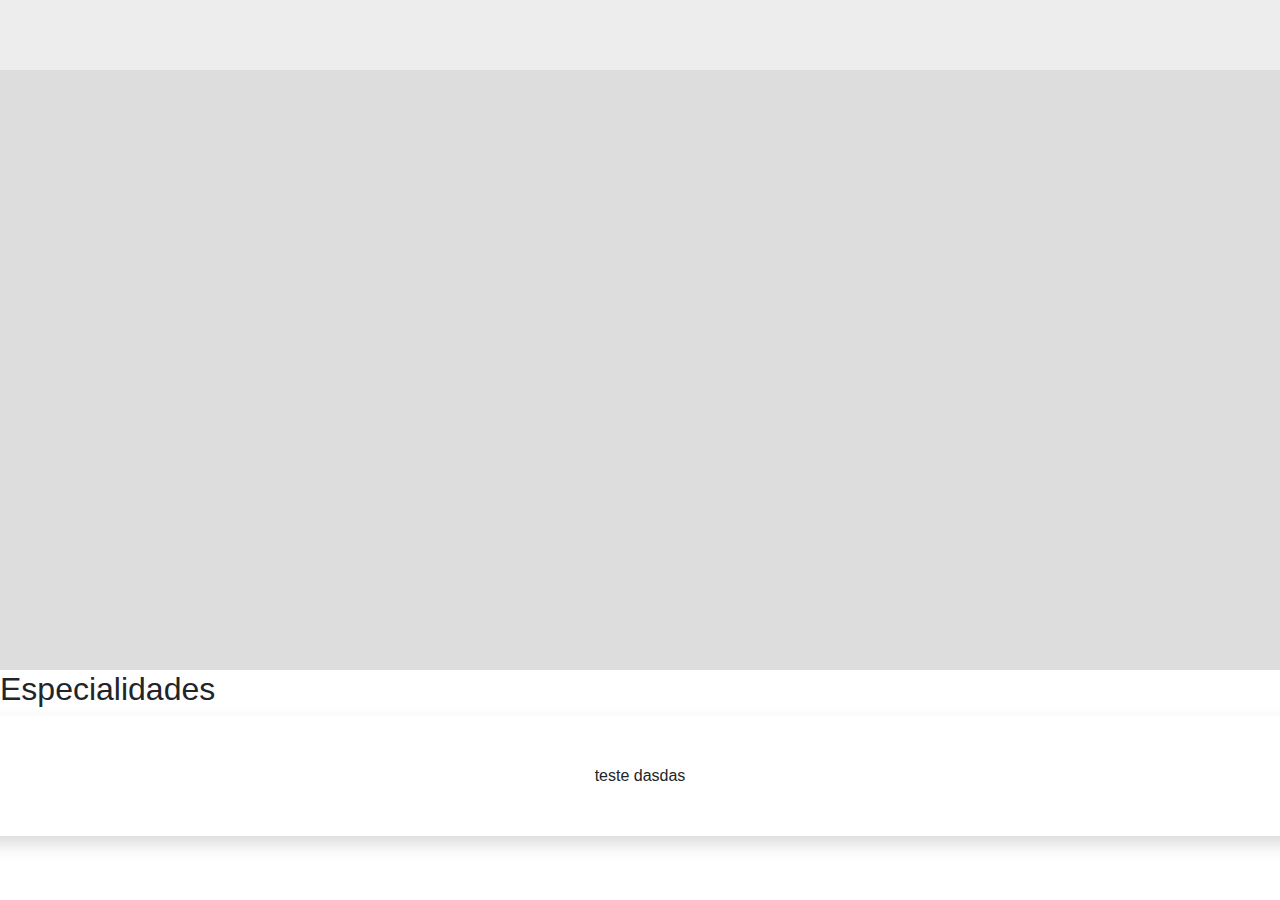
==== cardiotec/index.html @ 359dac69 "[UPDATE]" ====
<!DOCTYPE html>
<html lang="en">
<head>
   <meta charset="UTF-8">
   <meta name="viewport" content="width=device-width, initial-scale=1.0">

   <link rel="stylesheet" href="styles/main.css">
   <link rel="stylesheet" href="styles/home.css">


   <title>Cardiotec</title>  
</head>
<body>

   <div class="nav"></div>

   <div class="header"></div>

   <div class="especialidades">
      <section>

         <h2>Especialidades</h2>

         <div class="row">

            <div class="col p-5 shadow text-center">teste dasdas</div>
         </div>



      </section>
   </div>

   <div class="equipe">
      <section></section>
   </div>

   <div class="convenios">
      <section></section>
   </div>

   <div class="seu-coracao">
      <section></section>
   </div>

   <div class="contato">
      <section></section>
   </div>

   <div class="localizacao">
      <section></section>
   </div> 

   <div class="footer">
      <section></section>
   </div>


</body>
</html>
---- cardiotec/styles/main.css ----
@import url("./bootstrap.min.css")
---- cardiotec/styles/home.css ----
.nav {
   height: 70px;
   background-color: #EDEDED;

}

.header {
   height: 600px;
   background-color: #dddddd;
}
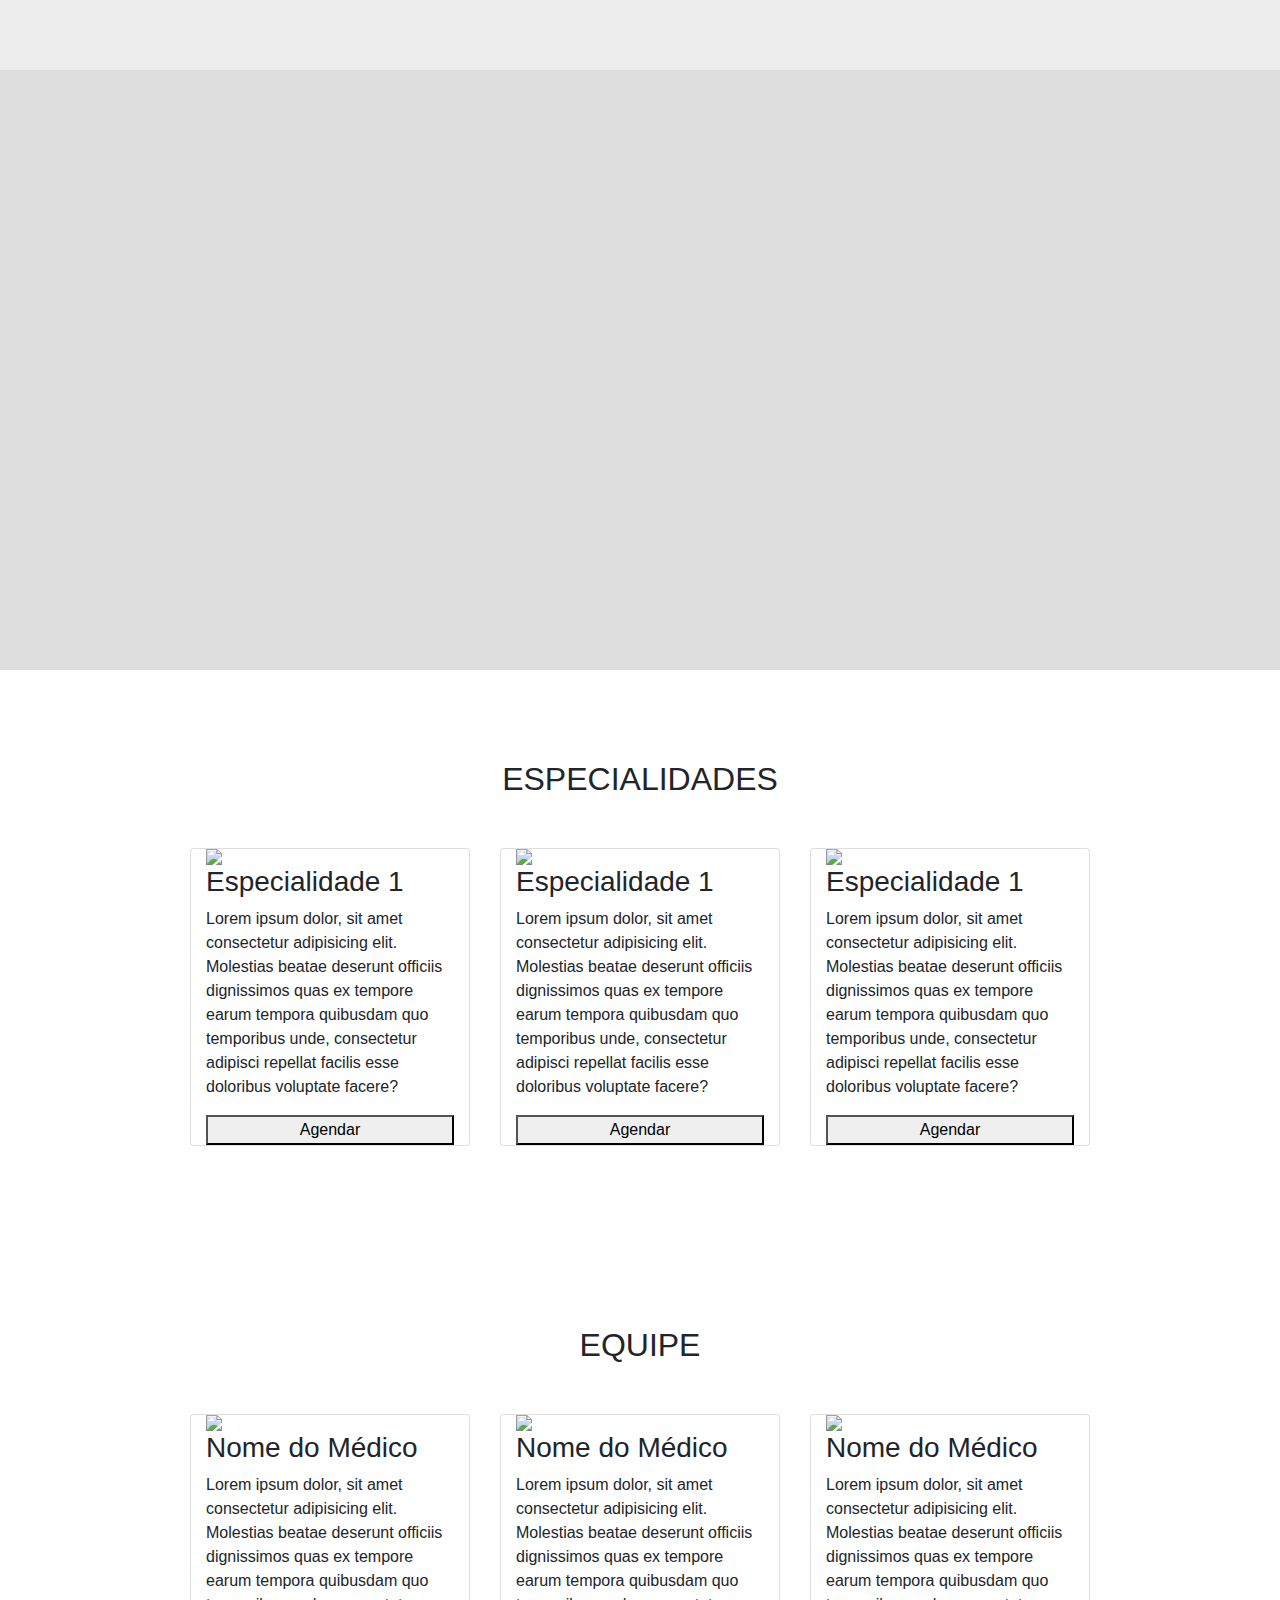
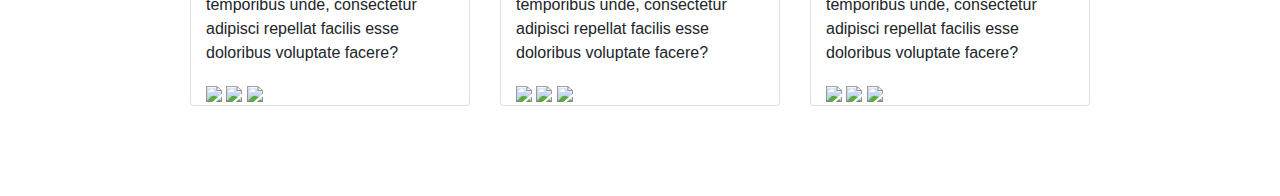
==== commit 347b9b0b: "[ADD] section equipe" ====
--- a/cardiotec/index.html
+++ b/cardiotec/index.html
@@ -16,14 +16,33 @@
 
    <div class="header"></div>
 
-   <div class="especialidades">
+   <div class="especialidades"> 
       <section>
 
          <h2>Especialidades</h2>
 
          <div class="row">
 
-            <div class="col p-5 shadow text-center">teste dasdas</div>
+            <div class="col card">
+                  <img src="https://via.placeholder.com/400x250">
+                  <h3>Especialidade 1</h3>
+                  <p>Lorem ipsum dolor, sit amet consectetur adipisicing elit. Molestias beatae deserunt officiis dignissimos quas ex tempore earum tempora quibusdam quo temporibus unde, consectetur adipisci repellat facilis esse doloribus voluptate facere?</p>
+                  <button >Agendar</button>
+            </div>
+            <div class="col card">
+                  <img src="https://via.placeholder.com/400x250">
+                  <h3>Especialidade 1</h3>
+                  <p>Lorem ipsum dolor, sit amet consectetur adipisicing elit. Molestias beatae deserunt officiis dignissimos quas ex tempore earum tempora quibusdam quo temporibus unde, consectetur adipisci repellat facilis esse doloribus voluptate facere?</p>
+                  <button>Agendar</button>
+            </div>
+            <div class="col card">
+                  <img src="https://via.placeholder.com/400x250">
+                  <h3>Especialidade 1</h3>
+                  <p>Lorem ipsum dolor, sit amet consectetur adipisicing elit. Molestias beatae deserunt officiis dignissimos quas ex tempore earum tempora quibusdam quo temporibus unde, consectetur adipisci repellat facilis esse doloribus voluptate facere?</p>
+                  <button>Agendar</button>
+            </div>
+
+      
          </div>
 
 
@@ -32,7 +51,49 @@
    </div>
 
    <div class="equipe">
-      <section></section>
+      <section>
+
+         <h2>Equipe</h2>
+
+         <div class="row">
+
+            <div class="col card">
+                  <img src="https://via.placeholder.com/400x250">
+                  <h3>Nome do Médico</h3>
+                  <p>Lorem ipsum dolor, sit amet consectetur adipisicing elit. Molestias beatae deserunt officiis dignissimos quas ex tempore earum tempora quibusdam quo temporibus unde, consectetur adipisci repellat facilis esse doloribus voluptate facere?</p>
+                  <div>
+                     <img src="https://via.placeholder.com/30x30">
+                     <img src="https://via.placeholder.com/30x30">
+                     <img src="https://via.placeholder.com/30x30"> 
+                  </div>
+            </div>
+            <div class="col card">
+                  <img src="https://via.placeholder.com/400x250">
+                  <h3>Nome do Médico</h3>
+                  <p>Lorem ipsum dolor, sit amet consectetur adipisicing elit. Molestias beatae deserunt officiis dignissimos quas ex tempore earum tempora quibusdam quo temporibus unde, consectetur adipisci repellat facilis esse doloribus voluptate facere?</p>
+                  <div>
+                     <img src="https://via.placeholder.com/30x30">
+                     <img src="https://via.placeholder.com/30x30">
+                     <img src="https://via.placeholder.com/30x30"> 
+                  </div>
+            </div>
+            <div class="col card">
+                  <img src="https://via.placeholder.com/400x250">
+                  <h3>Nome do Médico</h3>
+                  <p>Lorem ipsum dolor, sit amet consectetur adipisicing elit. Molestias beatae deserunt officiis dignissimos quas ex tempore earum tempora quibusdam quo temporibus unde, consectetur adipisci repellat facilis esse doloribus voluptate facere?</p>
+                  <div>
+                     <img src="https://via.placeholder.com/30x30">
+                     <img src="https://via.placeholder.com/30x30">
+                     <img src="https://via.placeholder.com/30x30"> 
+                  </div>
+            </div>
+
+      
+         </div>
+
+
+
+      </section>
    </div>
 
    <div class="convenios">
--- a/cardiotec/styles/home.css
+++ b/cardiotec/styles/home.css
@@ -1,7 +1,6 @@
 .nav {
    height: 70px;
    background-color: #EDEDED;
-
 }
 
 .header {
@@ -9,3 +8,43 @@
    background-color: #dddddd;
 }
 
+.especialidades {
+   padding: 90px 0;
+}
+
+.especialidades section {
+   width: 900px;
+   margin: 0 auto;
+}
+
+.especialidades section h2 {
+   text-align: center;
+   margin-bottom: 50px;
+   text-transform: uppercase;
+}
+
+.especialidades section .card {
+   margin: 0 15px;
+}
+
+/*  */
+.equipe {
+   padding: 90px 0;
+}
+
+.equipe section {
+   width: 900px;
+   margin: 0 auto;
+}
+
+.equipe section h2 {
+   text-align: center;
+   margin-bottom: 50px;
+   text-transform: uppercase;
+}
+
+.equipe section .card {
+   margin: 0 15px;
+}
+
+
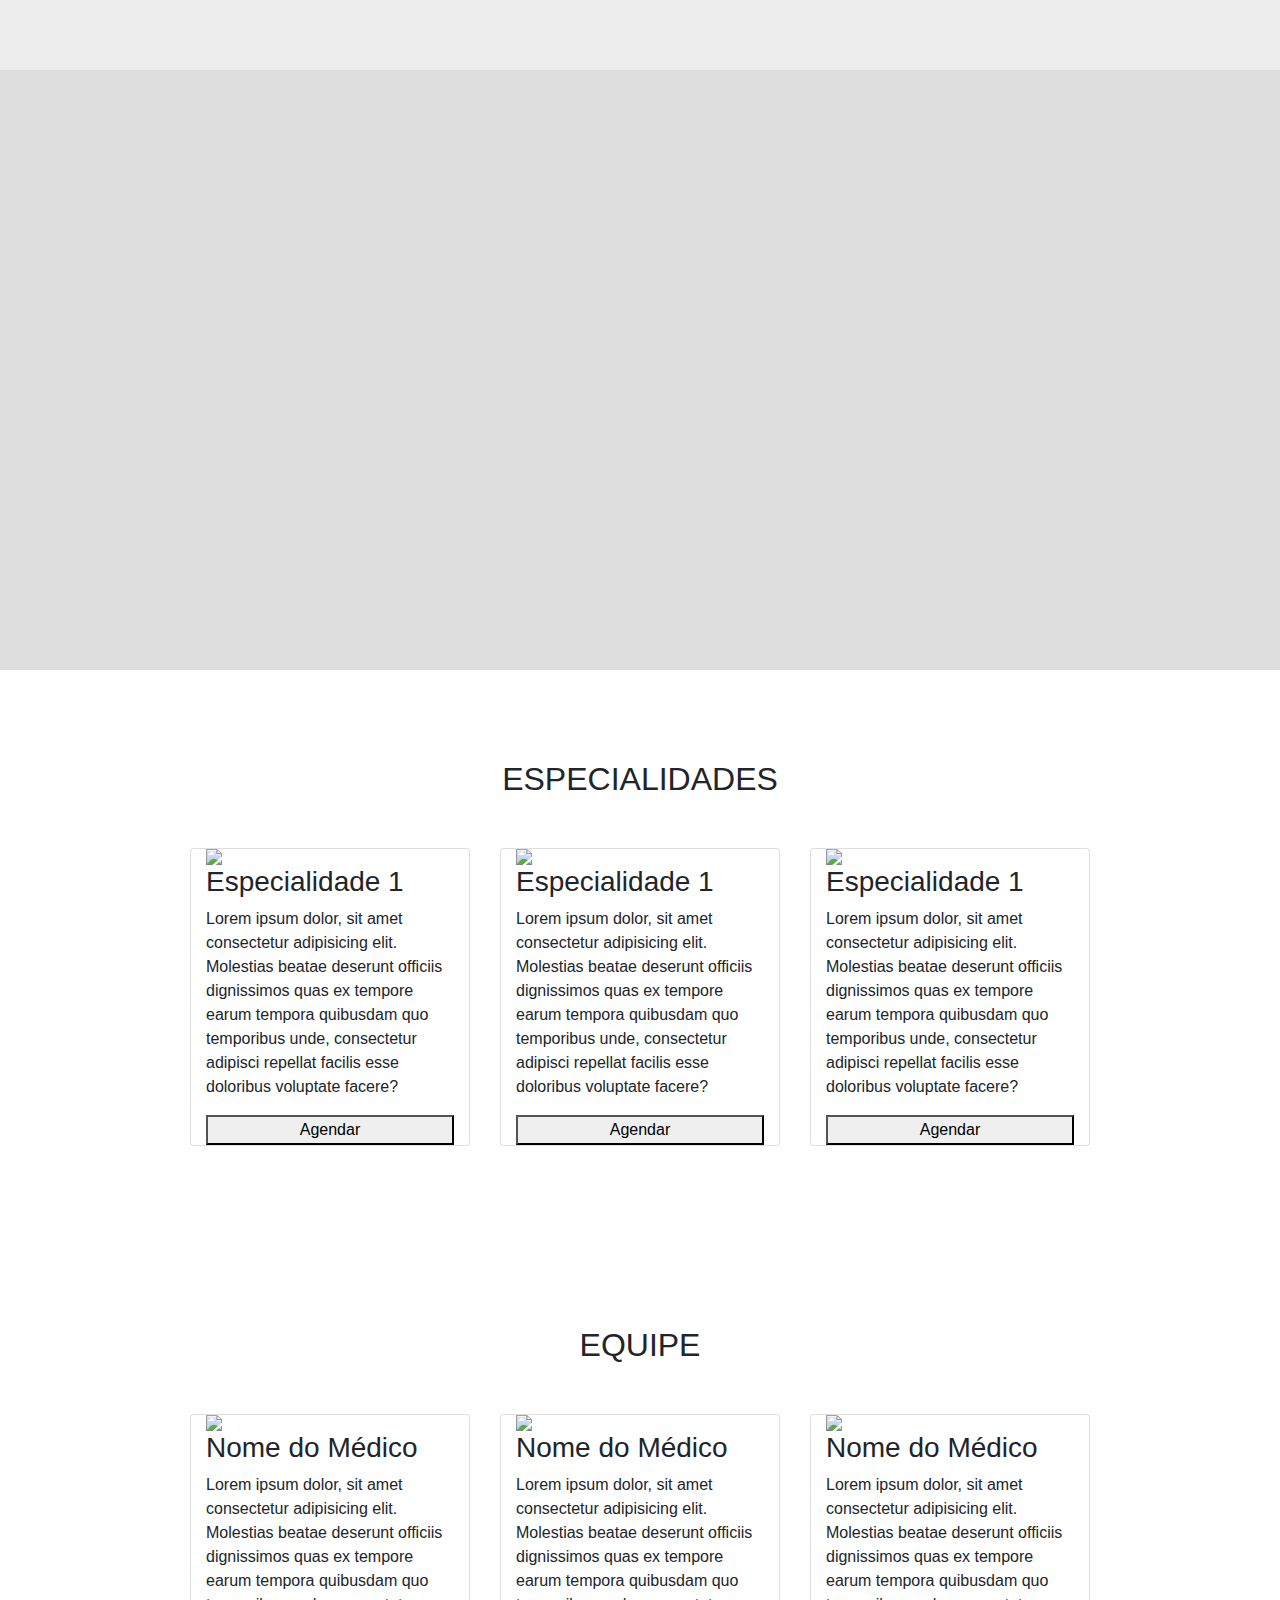
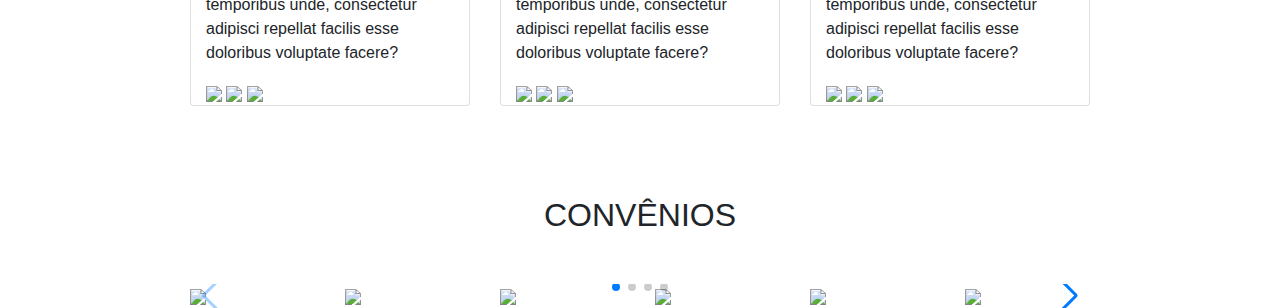
==== commit 477254b8: "convênios" ====
--- a/cardiotec/index.html
+++ b/cardiotec/index.html
@@ -6,6 +6,7 @@
 
    <link rel="stylesheet" href="styles/main.css">
    <link rel="stylesheet" href="styles/home.css">
+   <link rel="stylesheet" href="styles/swiper-bundle.min.css">
 
 
    <title>Cardiotec</title>  
@@ -97,7 +98,58 @@
    </div>
 
    <div class="convenios">
-      <section></section>
+      <section>
+
+         <h2>Convênios</h2>
+
+
+
+         <div class="swiper-container">
+
+            <div class="swiper-wrapper">
+               <div class="swiper-slide">
+                  <img src="https://via.placeholder.com/200x200">
+               </div>
+               <div class="swiper-slide">
+                  <img src="https://via.placeholder.com/200x200">
+               </div>
+               <div class="swiper-slide">
+                  <img src="https://via.placeholder.com/200x200">
+               </div>
+               <div class="swiper-slide">
+                  <img src="https://via.placeholder.com/200x200">
+               </div>
+               <div class="swiper-slide">
+                  <img src="https://via.placeholder.com/200x200">
+               </div>
+               <div class="swiper-slide">
+                  <img src="https://via.placeholder.com/200x200">
+               </div>
+               <div class="swiper-slide">
+                  <img src="https://via.placeholder.com/200x200">
+               </div>
+               <div class="swiper-slide">
+                  <img src="https://via.placeholder.com/200x200">
+               </div>
+               <div class="swiper-slide">
+                  <img src="https://via.placeholder.com/200x200">
+               </div>
+            </div>
+
+              <!-- Add Arrows -->
+            <div class="swiper-button-next"></div>
+            <div class="swiper-button-prev"></div>
+            <div class="swiper-pagination"></div>
+
+         </div>
+
+
+       
+
+
+
+
+      </section>
    </div>
 
    <div class="seu-coracao">
@@ -117,5 +169,11 @@
    </div>
 
 
+
+
+
+<script src="./js/swiper-bundle.min.js"></script>
+<script src="./js/home.js"></script>
+
 </body>
 </html>--- a/cardiotec/styles/home.css
+++ b/cardiotec/styles/home.css
@@ -46,5 +46,16 @@
 .equipe section .card {
    margin: 0 15px;
 }
+/*  */
 
 
+.convenios section {
+   max-width: 900px;
+   margin: 0 auto;
+}
+
+.convenios section h2 {
+   text-align: center;
+   margin-bottom: 50px;
+   text-transform: uppercase;
+}
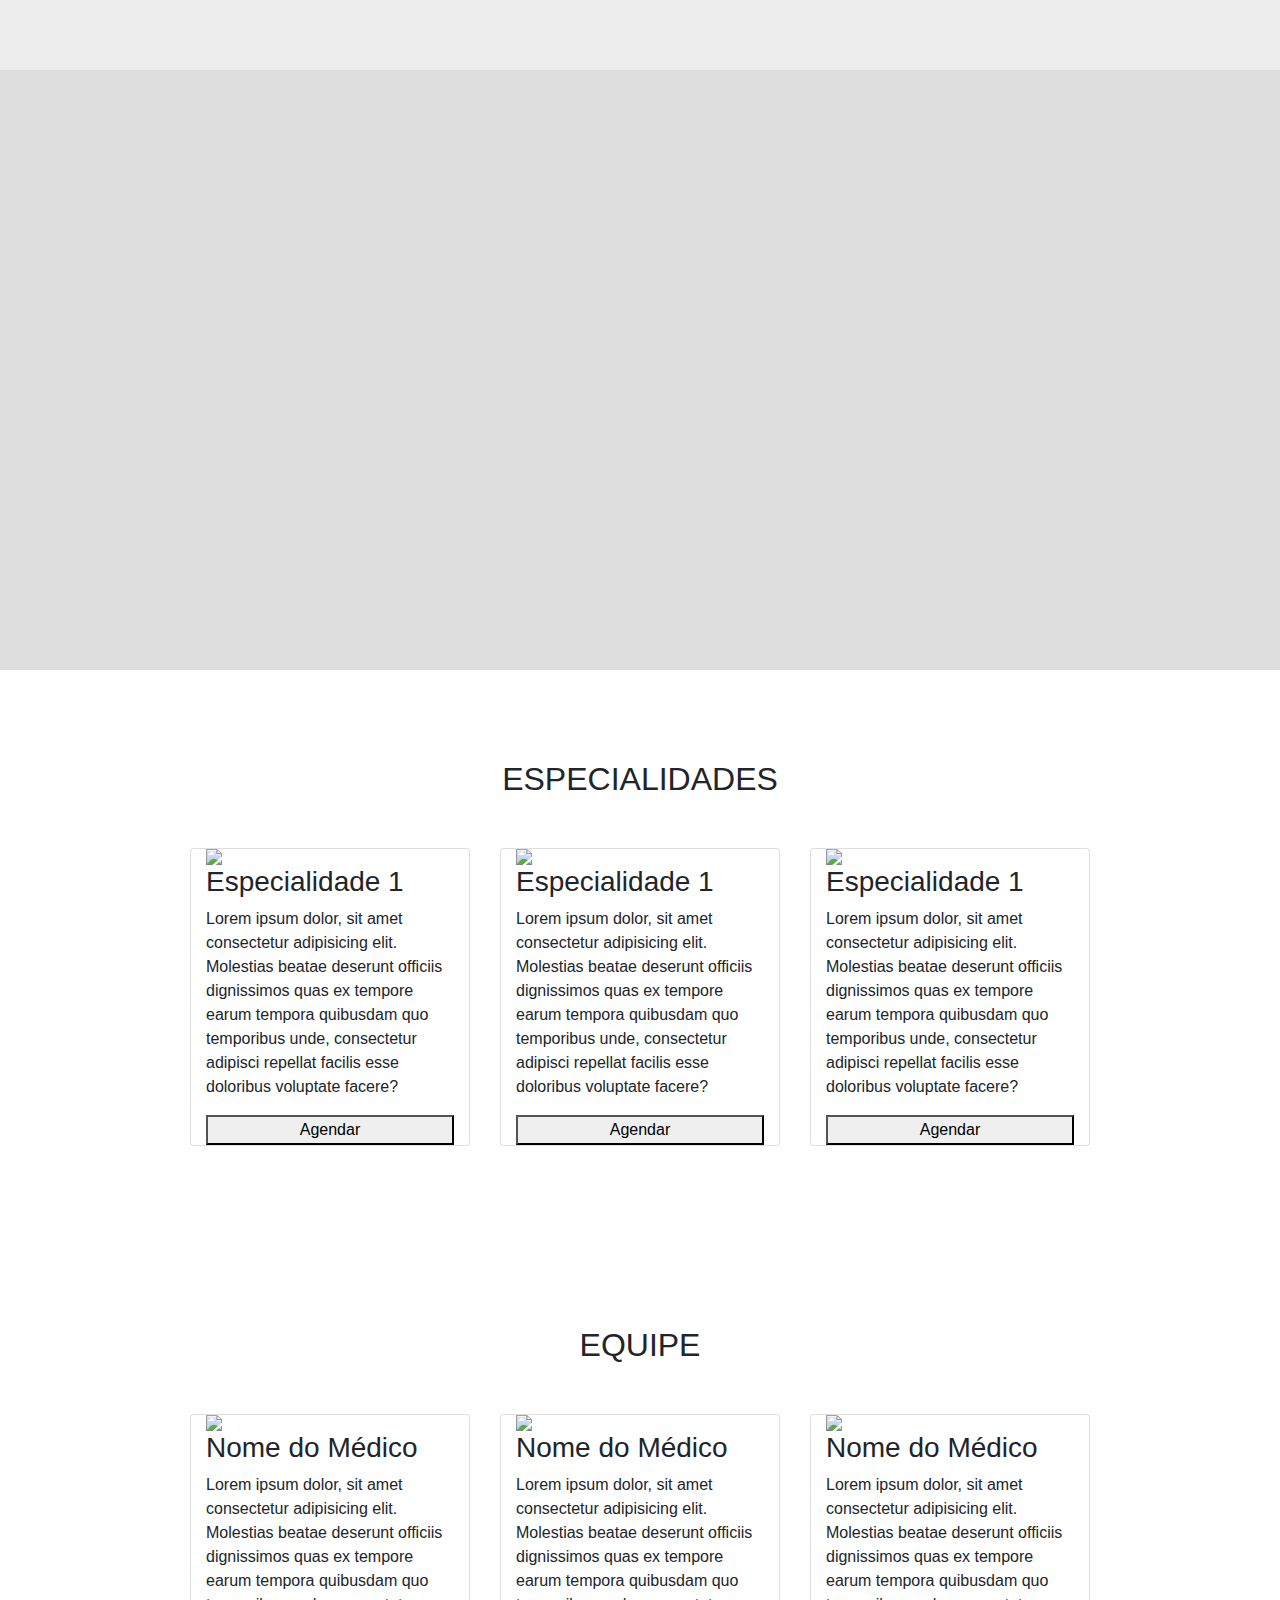
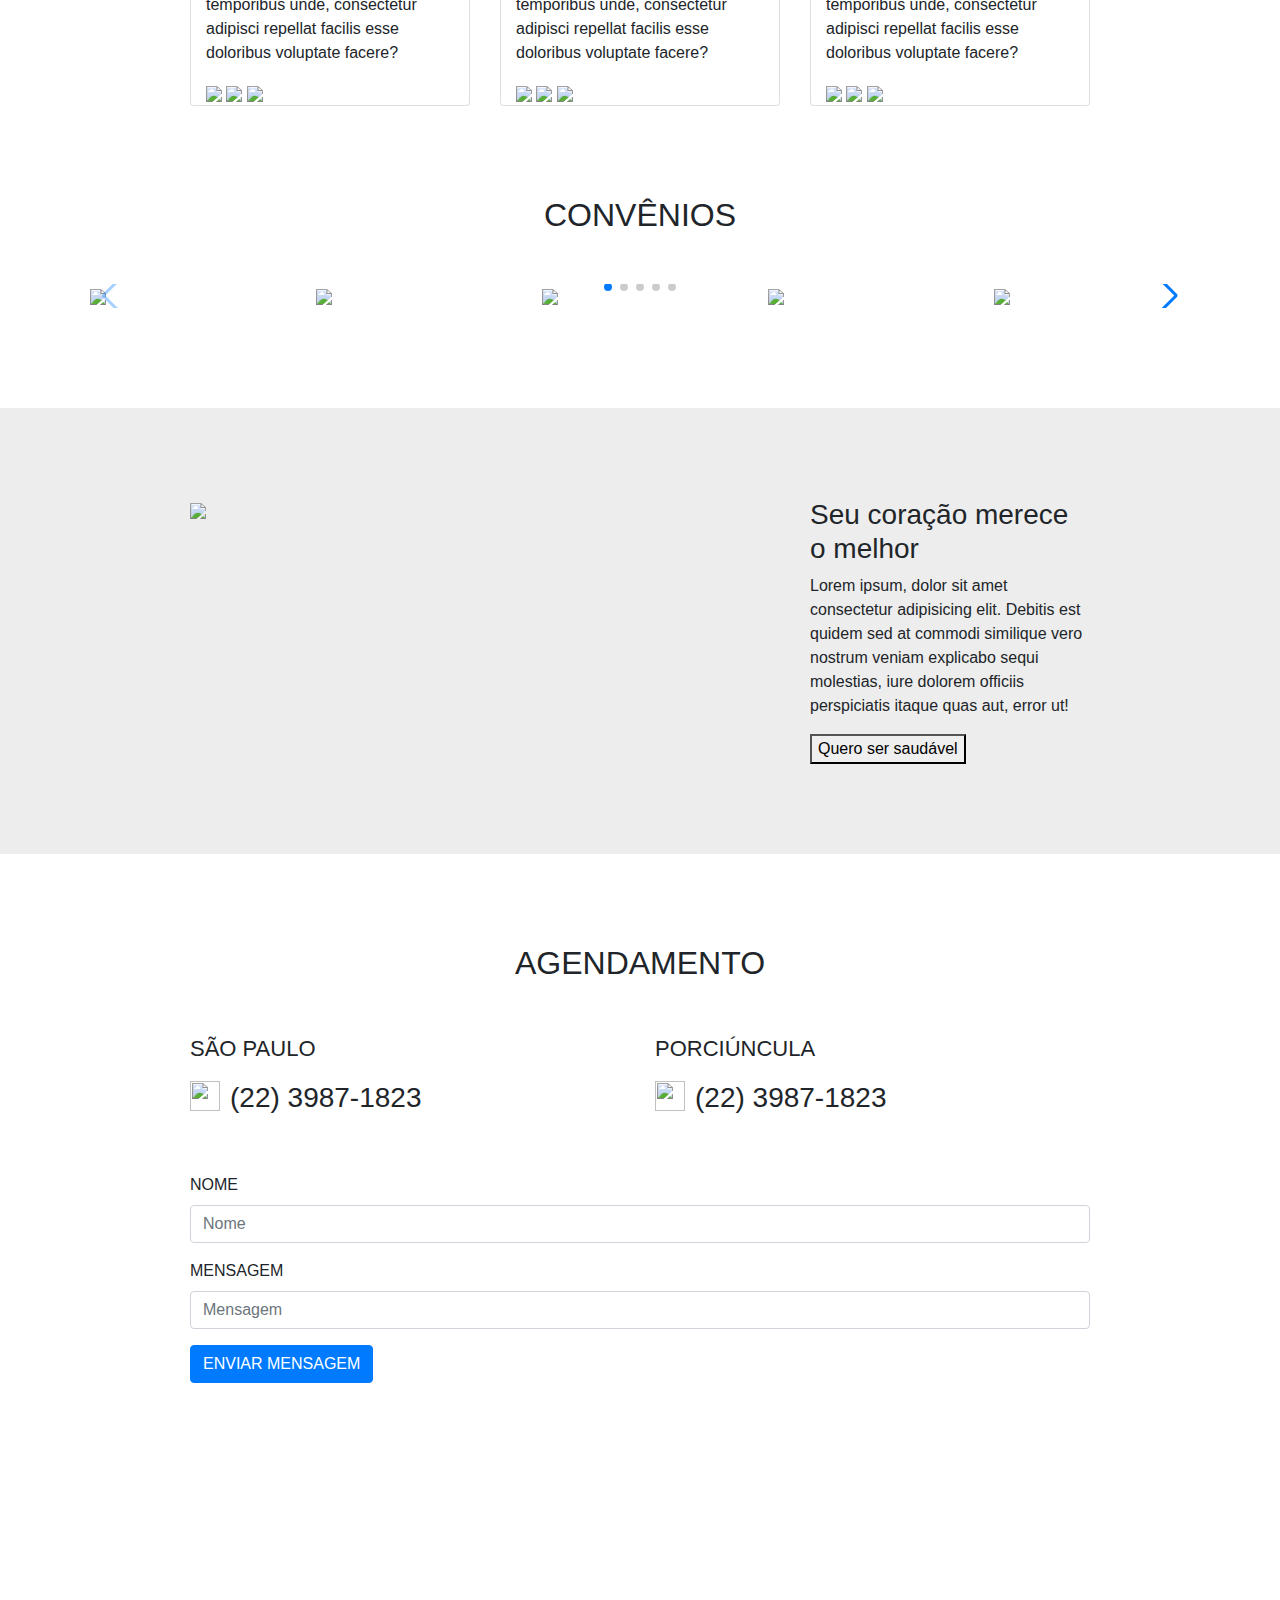
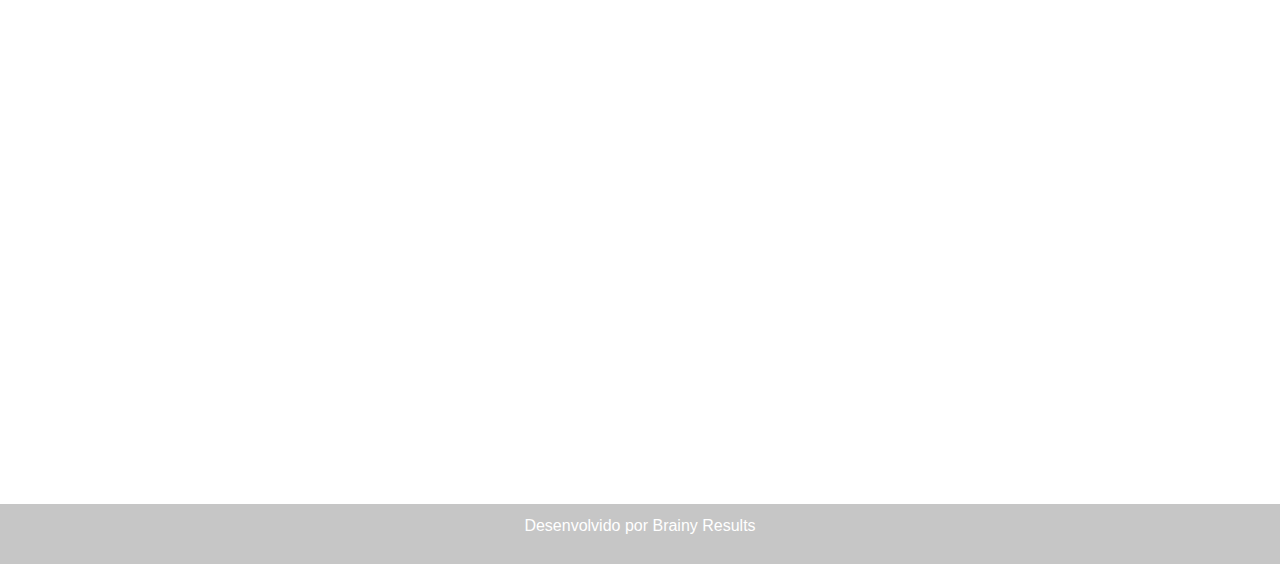
==== commit b800f2af: "[Update] Home - last section" ====
--- a/cardiotec/index.html
+++ b/cardiotec/index.html
@@ -153,22 +153,83 @@
    </div>
 
    <div class="seu-coracao">
-      <section></section>
+      <section>
+            <div class="row">
+
+               <div class="col-8">
+                  <img class="img-fluid" src="https://via.placeholder.com/800x550">
+               </div>         
+               <div class="col-4">
+                  <h3>Seu coração merece o melhor</h3>
+                  <p>Lorem ipsum, dolor sit amet consectetur adipisicing elit. Debitis est quidem sed at commodi similique vero nostrum veniam explicabo sequi molestias, iure dolorem officiis perspiciatis itaque quas aut, error ut!</p>
+                  
+                  <button>Quero ser saudável</button>
+               </div>         
+            </div>
+      </section>
    </div>
 
    <div class="contato">
-      <section></section>
+      <section>
+
+         <h2 class="text-center">AGENDAMENTO</h2>
+
+         <div class="row">
+            <div class="col">
+               <p>SÃO PAULO</p>
+               <span>
+                  <img src="https://via.placeholder.com/30x30">
+                  <h3>(22) 3987-1823</h3>
+               </span>
+            </div>
+            <div class="col">
+               <p>PORCIÚNCULA</p>
+               <span>
+                  <img src="https://via.placeholder.com/30x30">
+                  <h3>(22) 3987-1823</h3>
+               </span>
+            </div>
+         </div>
+
+
+         <form>
+
+            <div class="form-group">
+              <label for="nome">NOME</label>
+              <input type="text" class="form-control" id="nome" aria-describedby="emailHelp" placeholder="Nome">
+            </div>
+
+
+            <div class="form-group">
+              <label for="mensagem">MENSAGEM</label>
+              <input type="text" class="form-control" id="mensagem" placeholder="Mensagem">
+            </div>
+
+
+        
+
+
+            <button type="submit" class="btn btn-primary">ENVIAR MENSAGEM</button>
+          </form>
+
+
+      </section>
    </div>
 
    <div class="localizacao">
-      <section></section>
+      <section >
+         <div  style="overflow:hidden;width: 1920px;position: relative;"><iframe width="1100" height="600" src="https://maps.google.com/maps?width=1520&amp;height=600&amp;hl=en&amp;q=Porci%C3%BAncula+(T%C3%ADtulo)&amp;ie=UTF8&amp;t=&amp;z=17&amp;iwloc=B&amp;output=embed" frameborder="0" scrolling="no" marginheight="0" marginwidth="0"></iframe><div style="position: absolute;width: 80%;bottom: 10px;left: 0;right: 0;margin-left: auto;margin-right: auto;color: #000;text-align: center;"></div><style>#gmap_canvas img{max-width:none!important;background:none!important}</style></div><br />
+      </section>
    </div> 
 
    <div class="footer">
-      <section></section>
-   </div>
-
-
+      <section>
+
+         <p class="text-center">
+            Desenvolvido por Brainy Results
+         </p>
+      </section>
+   </div>
 
 
 
--- a/cardiotec/styles/home.css
+++ b/cardiotec/styles/home.css
@@ -48,9 +48,11 @@
 }
 /*  */
 
-
+.convenios {
+   margin-bottom: 100px;
+}
 .convenios section {
-   max-width: 900px;
+   max-width: 1100px;
    margin: 0 auto;
 }
 
@@ -59,3 +61,70 @@
    margin-bottom: 50px;
    text-transform: uppercase;
 }
+
+.seu-coracao {
+   background-color: #EDEDED;
+   padding: 90px 0;
+}
+.seu-coracao section {
+   max-width: 900px;
+   margin: 0 auto;
+}
+
+
+.contato {
+   padding: 90px 0;
+}
+
+
+.contato section {
+   max-width: 900px;
+   margin: 0 auto;
+}
+
+.contato section h2 {
+   margin-bottom: 50px;
+
+}
+
+.contato section span {
+   display: flex;
+}
+
+.contato section p {
+   font-size: 22px;
+}
+
+.contato section span img {
+   height: 30px;
+   width: 30px;
+   margin-right: 10px;
+}
+
+.contato form {
+   margin-top: 50px;
+}
+
+.localizacao section {
+   margin: 0 auto;
+}
+
+.localizacao {
+   padding: 0;
+}
+
+.footer {
+   background-color: #C6C6C6;
+   padding: 0;
+   height: 60px;
+
+   display: flex;
+   align-items: center;
+   justify-content: center;
+}
+
+.footer p {
+   color: white;
+
+}
+
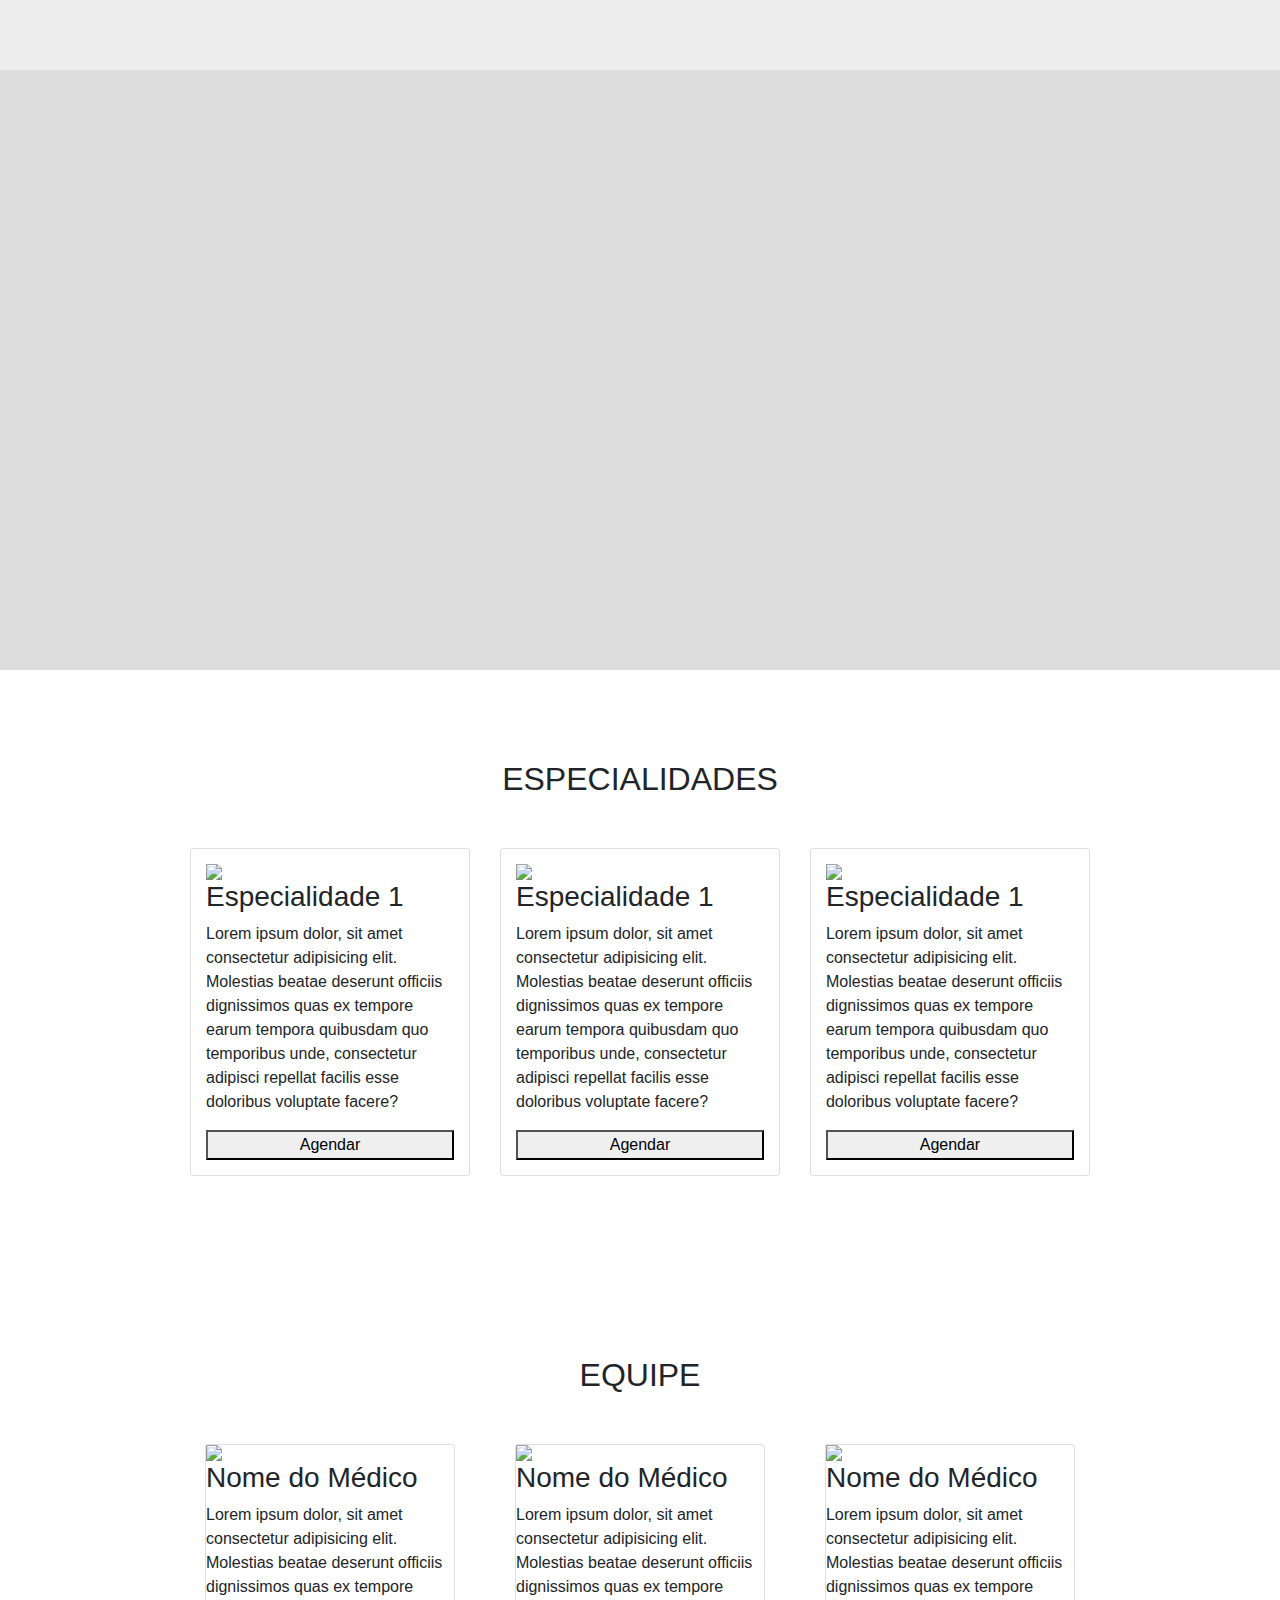
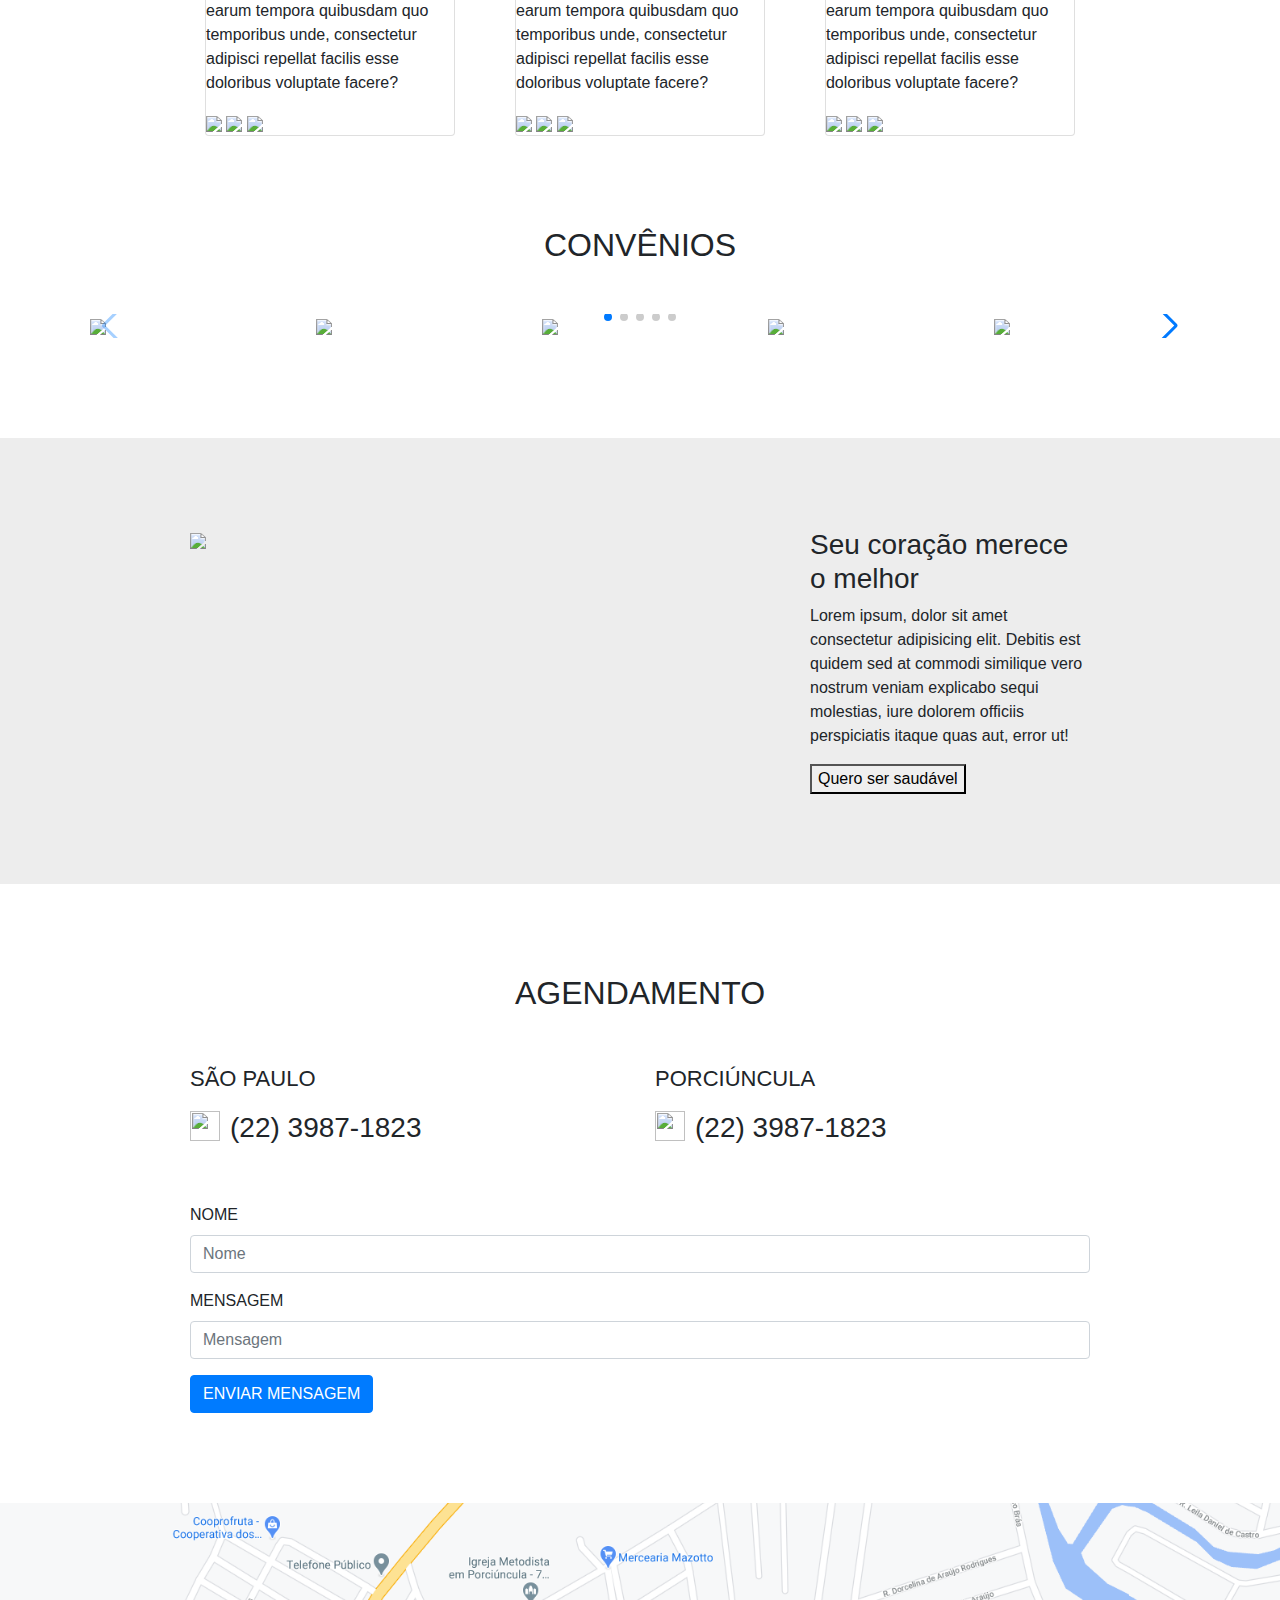
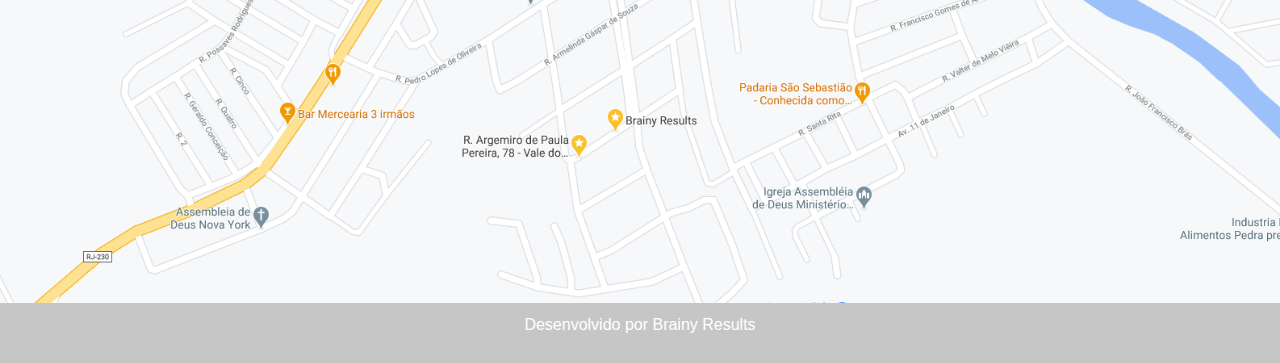
==== commit 5f3dd6fd: "[Update] Responsive layout" ====
--- a/cardiotec/index.html
+++ b/cardiotec/index.html
@@ -3,19 +3,19 @@
 <head>
    <meta charset="UTF-8">
    <meta name="viewport" content="width=device-width, initial-scale=1.0">
-
    <link rel="stylesheet" href="styles/main.css">
    <link rel="stylesheet" href="styles/home.css">
    <link rel="stylesheet" href="styles/swiper-bundle.min.css">
-
-
    <title>Cardiotec</title>  
 </head>
+
 <body>
 
    <div class="nav"></div>
 
-   <div class="header"></div>
+   <div class="header">
+      <section></section>
+   </div>
 
    <div class="especialidades"> 
       <section>
@@ -24,23 +24,29 @@
 
          <div class="row">
 
-            <div class="col card">
+            <div class="col-12 col-sm-6 col-md-4">
+                  <div class="card">
                   <img src="https://via.placeholder.com/400x250">
                   <h3>Especialidade 1</h3>
                   <p>Lorem ipsum dolor, sit amet consectetur adipisicing elit. Molestias beatae deserunt officiis dignissimos quas ex tempore earum tempora quibusdam quo temporibus unde, consectetur adipisci repellat facilis esse doloribus voluptate facere?</p>
                   <button >Agendar</button>
-            </div>
-            <div class="col card">
+               </div>
+            </div>
+            <div class="col-12 col-sm-6 col-md-4">
+                  <div class="card">
                   <img src="https://via.placeholder.com/400x250">
                   <h3>Especialidade 1</h3>
                   <p>Lorem ipsum dolor, sit amet consectetur adipisicing elit. Molestias beatae deserunt officiis dignissimos quas ex tempore earum tempora quibusdam quo temporibus unde, consectetur adipisci repellat facilis esse doloribus voluptate facere?</p>
-                  <button>Agendar</button>
-            </div>
-            <div class="col card">
+                  <button >Agendar</button>
+               </div>
+            </div>
+            <div class="col-12 col-sm-6 col-md-4">
+                  <div class="card">
                   <img src="https://via.placeholder.com/400x250">
                   <h3>Especialidade 1</h3>
                   <p>Lorem ipsum dolor, sit amet consectetur adipisicing elit. Molestias beatae deserunt officiis dignissimos quas ex tempore earum tempora quibusdam quo temporibus unde, consectetur adipisci repellat facilis esse doloribus voluptate facere?</p>
-                  <button>Agendar</button>
+                  <button >Agendar</button>
+               </div>
             </div>
 
       
@@ -58,36 +64,49 @@
 
          <div class="row">
 
-            <div class="col card">
-                  <img src="https://via.placeholder.com/400x250">
-                  <h3>Nome do Médico</h3>
-                  <p>Lorem ipsum dolor, sit amet consectetur adipisicing elit. Molestias beatae deserunt officiis dignissimos quas ex tempore earum tempora quibusdam quo temporibus unde, consectetur adipisci repellat facilis esse doloribus voluptate facere?</p>
-                  <div>
-                     <img src="https://via.placeholder.com/30x30">
-                     <img src="https://via.placeholder.com/30x30">
-                     <img src="https://via.placeholder.com/30x30"> 
+            <div class="col-12 col-sm-6 col-md-4">
+                  <div class="card">
+
+                     <img src="https://via.placeholder.com/400x250">
+                     <h3>Nome do Médico</h3>
+                     <p>Lorem ipsum dolor, sit amet consectetur adipisicing elit. Molestias beatae deserunt officiis dignissimos quas ex tempore earum tempora quibusdam quo temporibus unde, consectetur adipisci repellat facilis esse doloribus voluptate facere?</p>
+                     <div>
+                        <img src="https://via.placeholder.com/30x30">
+                        <img src="https://via.placeholder.com/30x30">
+                        <img src="https://via.placeholder.com/30x30"> 
+                     </div>
                   </div>
             </div>
-            <div class="col card">
-                  <img src="https://via.placeholder.com/400x250">
-                  <h3>Nome do Médico</h3>
-                  <p>Lorem ipsum dolor, sit amet consectetur adipisicing elit. Molestias beatae deserunt officiis dignissimos quas ex tempore earum tempora quibusdam quo temporibus unde, consectetur adipisci repellat facilis esse doloribus voluptate facere?</p>
-                  <div>
-                     <img src="https://via.placeholder.com/30x30">
-                     <img src="https://via.placeholder.com/30x30">
-                     <img src="https://via.placeholder.com/30x30"> 
+     
+            <div class="col-12 col-sm-6 col-md-4">
+                  <div class="card">
+
+                     <img src="https://via.placeholder.com/400x250">
+                     <h3>Nome do Médico</h3>
+                     <p>Lorem ipsum dolor, sit amet consectetur adipisicing elit. Molestias beatae deserunt officiis dignissimos quas ex tempore earum tempora quibusdam quo temporibus unde, consectetur adipisci repellat facilis esse doloribus voluptate facere?</p>
+                     <div>
+                        <img src="https://via.placeholder.com/30x30">
+                        <img src="https://via.placeholder.com/30x30">
+                        <img src="https://via.placeholder.com/30x30"> 
+                     </div>
                   </div>
             </div>
-            <div class="col card">
-                  <img src="https://via.placeholder.com/400x250">
-                  <h3>Nome do Médico</h3>
-                  <p>Lorem ipsum dolor, sit amet consectetur adipisicing elit. Molestias beatae deserunt officiis dignissimos quas ex tempore earum tempora quibusdam quo temporibus unde, consectetur adipisci repellat facilis esse doloribus voluptate facere?</p>
-                  <div>
-                     <img src="https://via.placeholder.com/30x30">
-                     <img src="https://via.placeholder.com/30x30">
-                     <img src="https://via.placeholder.com/30x30"> 
+     
+            <div class="col-12 col-sm-6 col-md-4">
+                  <div class="card">
+
+                     <img src="https://via.placeholder.com/400x250">
+                     <h3>Nome do Médico</h3>
+                     <p>Lorem ipsum dolor, sit amet consectetur adipisicing elit. Molestias beatae deserunt officiis dignissimos quas ex tempore earum tempora quibusdam quo temporibus unde, consectetur adipisci repellat facilis esse doloribus voluptate facere?</p>
+                     <div>
+                        <img src="https://via.placeholder.com/30x30">
+                        <img src="https://via.placeholder.com/30x30">
+                        <img src="https://via.placeholder.com/30x30"> 
+                     </div>
                   </div>
             </div>
+     
+     
 
       
          </div>
@@ -103,37 +122,37 @@
          <h2>Convênios</h2>
 
 
-
          <div class="swiper-container">
 
             <div class="swiper-wrapper">
                <div class="swiper-slide">
-                  <img src="https://via.placeholder.com/200x200">
-               </div>
-               <div class="swiper-slide">
-                  <img src="https://via.placeholder.com/200x200">
-               </div>
-               <div class="swiper-slide">
-                  <img src="https://via.placeholder.com/200x200">
-               </div>
-               <div class="swiper-slide">
-                  <img src="https://via.placeholder.com/200x200">
-               </div>
-               <div class="swiper-slide">
-                  <img src="https://via.placeholder.com/200x200">
-               </div>
-               <div class="swiper-slide">
-                  <img src="https://via.placeholder.com/200x200">
-               </div>
-               <div class="swiper-slide">
-                  <img src="https://via.placeholder.com/200x200">
-               </div>
-               <div class="swiper-slide">
-                  <img src="https://via.placeholder.com/200x200">
-               </div>
-               <div class="swiper-slide">
-                  <img src="https://via.placeholder.com/200x200">
-               </div>
+                  <img class="img-fluid" src="https://via.placeholder.com/200x200">
+               </div>
+               <div class="swiper-slide">
+                  <img class="img-fluid" src="https://via.placeholder.com/200x200">
+               </div>
+               <div class="swiper-slide">
+                  <img class="img-fluid" src="https://via.placeholder.com/200x200">
+               </div>
+               <div class="swiper-slide">
+                  <img class="img-fluid" src="https://via.placeholder.com/200x200">
+               </div>
+               <div class="swiper-slide">
+                  <img class="img-fluid" src="https://via.placeholder.com/200x200">
+               </div>
+               <div class="swiper-slide">
+                  <img class="img-fluid" src="https://via.placeholder.com/200x200">
+               </div>
+               <div class="swiper-slide">
+                  <img class="img-fluid" src="https://via.placeholder.com/200x200">
+               </div>
+               <div class="swiper-slide">
+                  <img class="img-fluid" src="https://via.placeholder.com/200x200">
+               </div>
+               <div class="swiper-slide">
+                  <img class="img-fluid" src="https://via.placeholder.com/200x200">
+               </div>
+             
             </div>
 
               <!-- Add Arrows -->
@@ -141,13 +160,7 @@
             <div class="swiper-button-prev"></div>
             <div class="swiper-pagination"></div>
 
-         </div>
-
-
-       
-
-
-
+         </div>  
 
       </section>
    </div>
@@ -203,10 +216,7 @@
             <div class="form-group">
               <label for="mensagem">MENSAGEM</label>
               <input type="text" class="form-control" id="mensagem" placeholder="Mensagem">
-            </div>
-
-
-        
+            </div>        
 
 
             <button type="submit" class="btn btn-primary">ENVIAR MENSAGEM</button>
@@ -216,11 +226,7 @@
       </section>
    </div>
 
-   <div class="localizacao">
-      <section >
-         <div  style="overflow:hidden;width: 1920px;position: relative;"><iframe width="1100" height="600" src="https://maps.google.com/maps?width=1520&amp;height=600&amp;hl=en&amp;q=Porci%C3%BAncula+(T%C3%ADtulo)&amp;ie=UTF8&amp;t=&amp;z=17&amp;iwloc=B&amp;output=embed" frameborder="0" scrolling="no" marginheight="0" marginwidth="0"></iframe><div style="position: absolute;width: 80%;bottom: 10px;left: 0;right: 0;margin-left: auto;margin-right: auto;color: #000;text-align: center;"></div><style>#gmap_canvas img{max-width:none!important;background:none!important}</style></div><br />
-      </section>
-   </div> 
+   <div class="localizacao"></div> 
 
    <div class="footer">
       <section>
--- a/cardiotec/styles/home.css
+++ b/cardiotec/styles/home.css
@@ -6,6 +6,7 @@
 .header {
    height: 600px;
    background-color: #dddddd;
+
 }
 
 .especialidades {
@@ -13,7 +14,7 @@
 }
 
 .especialidades section {
-   width: 900px;
+   max-width: 900px;
    margin: 0 auto;
 }
 
@@ -24,16 +25,18 @@
 }
 
 .especialidades section .card {
-   margin: 0 15px;
+
+   padding: 15px;
 }
 
-/*  */
+/* */
+
 .equipe {
    padding: 90px 0;
 }
 
 .equipe section {
-   width: 900px;
+   max-width: 900px;
    margin: 0 auto;
 }
 
@@ -105,12 +108,11 @@
    margin-top: 50px;
 }
 
-.localizacao section {
-   margin: 0 auto;
-}
-
 .localizacao {
-   padding: 0;
+   height: 400px;
+   background-image: url('../images/bg_map.png');
+   background-position: center center;
+   background-size: cover;
 }
 
 .footer {
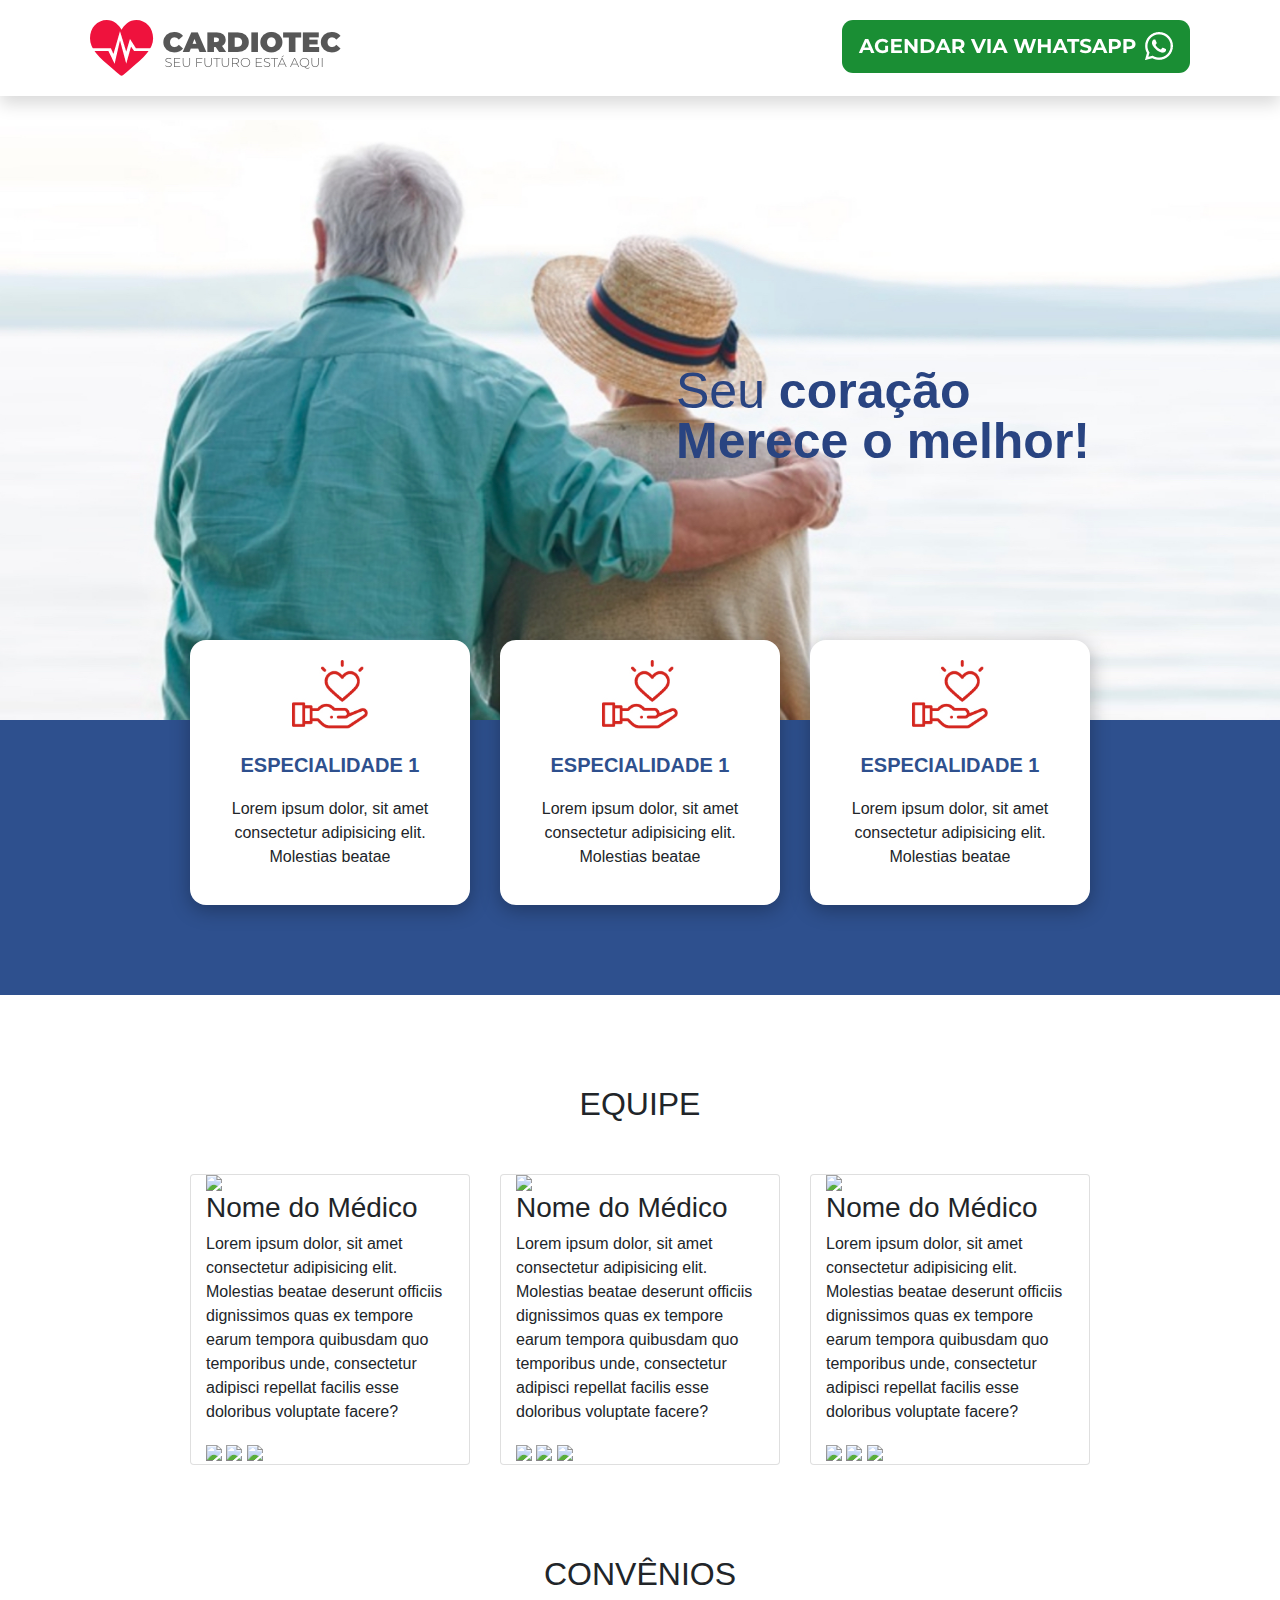
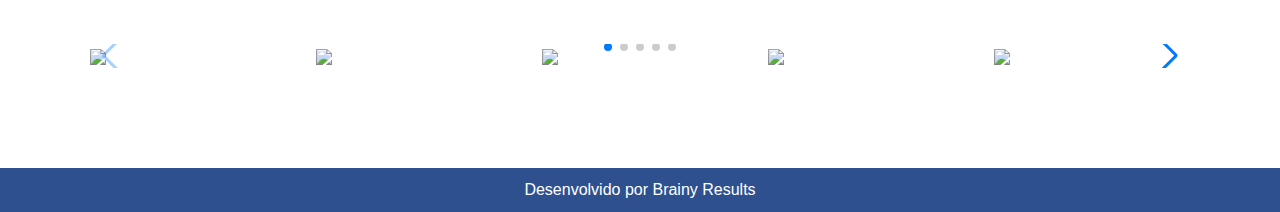
==== commit 9d9171b7: "update: layout" ====
--- a/cardiotec/index.html
+++ b/cardiotec/index.html
@@ -3,51 +3,85 @@
 <head>
    <meta charset="UTF-8">
    <meta name="viewport" content="width=device-width, initial-scale=1.0">
+
    <link rel="stylesheet" href="styles/main.css">
    <link rel="stylesheet" href="styles/home.css">
    <link rel="stylesheet" href="styles/swiper-bundle.min.css">
+
+
    <title>Cardiotec</title>  
 </head>
-
 <body>
 
-   <div class="nav"></div>
-
-   <div class="header">
-      <section></section>
+
+
+   <div class="menu shadow">
+      <section>
+
+         <img src="./images/logo.png" alt="Logotipo">
+         <img src="./images/whatsapp.png" alt="Whatsapp">
+
+      </section> 
+
+
+   </div>
+
+   <div class="header mt-4">
+   <section>
+   <h1>
+      Seu <strong>coração<br>Merece o melhor!</strong>
+   </h1>
+
+   </div>
+    
+      </section>
+
    </div>
 
    <div class="especialidades"> 
       <section>
-
-         <h2>Especialidades</h2>
-
          <div class="row">
 
-            <div class="col-12 col-sm-6 col-md-4">
-                  <div class="card">
-                  <img src="https://via.placeholder.com/400x250">
-                  <h3>Especialidade 1</h3>
-                  <p>Lorem ipsum dolor, sit amet consectetur adipisicing elit. Molestias beatae deserunt officiis dignissimos quas ex tempore earum tempora quibusdam quo temporibus unde, consectetur adipisci repellat facilis esse doloribus voluptate facere?</p>
-                  <button >Agendar</button>
-               </div>
-            </div>
-            <div class="col-12 col-sm-6 col-md-4">
-                  <div class="card">
-                  <img src="https://via.placeholder.com/400x250">
-                  <h3>Especialidade 1</h3>
-                  <p>Lorem ipsum dolor, sit amet consectetur adipisicing elit. Molestias beatae deserunt officiis dignissimos quas ex tempore earum tempora quibusdam quo temporibus unde, consectetur adipisci repellat facilis esse doloribus voluptate facere?</p>
-                  <button >Agendar</button>
-               </div>
-            </div>
-            <div class="col-12 col-sm-6 col-md-4">
-                  <div class="card">
-                  <img src="https://via.placeholder.com/400x250">
-                  <h3>Especialidade 1</h3>
-                  <p>Lorem ipsum dolor, sit amet consectetur adipisicing elit. Molestias beatae deserunt officiis dignissimos quas ex tempore earum tempora quibusdam quo temporibus unde, consectetur adipisci repellat facilis esse doloribus voluptate facere?</p>
-                  <button >Agendar</button>
-               </div>
-            </div>
+            <div class="col text-center">
+
+                  <div class="card-especialidades">
+
+                     <img src="./images/icon_especialidades.jpg">
+                     
+                     
+                     <h3 class="mt-4">Especialidade 1</h3>
+                     <p>Lorem ipsum dolor, sit amet consectetur adipisicing elit. Molestias beatae</p>
+                     
+                  </div>          
+                  </div>
+
+            <div class="col text-center">
+
+                  <div class="card-especialidades">
+
+                     <img src="./images/icon_especialidades.jpg">
+                     
+                     
+                     <h3 class="mt-4">Especialidade 1</h3>
+                     <p>Lorem ipsum dolor, sit amet consectetur adipisicing elit. Molestias beatae</p>
+                     
+                  </div>          
+                  </div>
+
+            <div class="col text-center">
+
+                  <div class="card-especialidades">
+
+                     <img src="./images/icon_especialidades.jpg">
+                     
+                     
+                     <h3 class="mt-4">Especialidade 1</h3>
+                     <p>Lorem ipsum dolor, sit amet consectetur adipisicing elit. Molestias beatae</p>
+                     
+                  </div>          
+                  </div>
+
+
 
       
          </div>
@@ -64,49 +98,36 @@
 
          <div class="row">
 
-            <div class="col-12 col-sm-6 col-md-4">
-                  <div class="card">
-
-                     <img src="https://via.placeholder.com/400x250">
-                     <h3>Nome do Médico</h3>
-                     <p>Lorem ipsum dolor, sit amet consectetur adipisicing elit. Molestias beatae deserunt officiis dignissimos quas ex tempore earum tempora quibusdam quo temporibus unde, consectetur adipisci repellat facilis esse doloribus voluptate facere?</p>
-                     <div>
-                        <img src="https://via.placeholder.com/30x30">
-                        <img src="https://via.placeholder.com/30x30">
-                        <img src="https://via.placeholder.com/30x30"> 
-                     </div>
-                  </div>
-            </div>
-     
-            <div class="col-12 col-sm-6 col-md-4">
-                  <div class="card">
-
-                     <img src="https://via.placeholder.com/400x250">
-                     <h3>Nome do Médico</h3>
-                     <p>Lorem ipsum dolor, sit amet consectetur adipisicing elit. Molestias beatae deserunt officiis dignissimos quas ex tempore earum tempora quibusdam quo temporibus unde, consectetur adipisci repellat facilis esse doloribus voluptate facere?</p>
-                     <div>
-                        <img src="https://via.placeholder.com/30x30">
-                        <img src="https://via.placeholder.com/30x30">
-                        <img src="https://via.placeholder.com/30x30"> 
-                     </div>
-                  </div>
-            </div>
-     
-            <div class="col-12 col-sm-6 col-md-4">
-                  <div class="card">
-
-                     <img src="https://via.placeholder.com/400x250">
-                     <h3>Nome do Médico</h3>
-                     <p>Lorem ipsum dolor, sit amet consectetur adipisicing elit. Molestias beatae deserunt officiis dignissimos quas ex tempore earum tempora quibusdam quo temporibus unde, consectetur adipisci repellat facilis esse doloribus voluptate facere?</p>
-                     <div>
-                        <img src="https://via.placeholder.com/30x30">
-                        <img src="https://via.placeholder.com/30x30">
-                        <img src="https://via.placeholder.com/30x30"> 
-                     </div>
-                  </div>
-            </div>
-     
-     
+            <div class="col card">
+                  <img src="https://via.placeholder.com/400x250">
+                  <h3>Nome do Médico</h3>
+                  <p>Lorem ipsum dolor, sit amet consectetur adipisicing elit. Molestias beatae deserunt officiis dignissimos quas ex tempore earum tempora quibusdam quo temporibus unde, consectetur adipisci repellat facilis esse doloribus voluptate facere?</p>
+                  <div>
+                     <img src="https://via.placeholder.com/30x30">
+                     <img src="https://via.placeholder.com/30x30">
+                     <img src="https://via.placeholder.com/30x30"> 
+                  </div>
+            </div>
+            <div class="col card">
+                  <img src="https://via.placeholder.com/400x250">
+                  <h3>Nome do Médico</h3>
+                  <p>Lorem ipsum dolor, sit amet consectetur adipisicing elit. Molestias beatae deserunt officiis dignissimos quas ex tempore earum tempora quibusdam quo temporibus unde, consectetur adipisci repellat facilis esse doloribus voluptate facere?</p>
+                  <div>
+                     <img src="https://via.placeholder.com/30x30">
+                     <img src="https://via.placeholder.com/30x30">
+                     <img src="https://via.placeholder.com/30x30"> 
+                  </div>
+            </div>
+            <div class="col card">
+                  <img src="https://via.placeholder.com/400x250">
+                  <h3>Nome do Médico</h3>
+                  <p>Lorem ipsum dolor, sit amet consectetur adipisicing elit. Molestias beatae deserunt officiis dignissimos quas ex tempore earum tempora quibusdam quo temporibus unde, consectetur adipisci repellat facilis esse doloribus voluptate facere?</p>
+                  <div>
+                     <img src="https://via.placeholder.com/30x30">
+                     <img src="https://via.placeholder.com/30x30">
+                     <img src="https://via.placeholder.com/30x30"> 
+                  </div>
+            </div>
 
       
          </div>
@@ -121,38 +142,36 @@
 
          <h2>Convênios</h2>
 
-
          <div class="swiper-container">
 
             <div class="swiper-wrapper">
                <div class="swiper-slide">
-                  <img class="img-fluid" src="https://via.placeholder.com/200x200">
-               </div>
-               <div class="swiper-slide">
-                  <img class="img-fluid" src="https://via.placeholder.com/200x200">
-               </div>
-               <div class="swiper-slide">
-                  <img class="img-fluid" src="https://via.placeholder.com/200x200">
-               </div>
-               <div class="swiper-slide">
-                  <img class="img-fluid" src="https://via.placeholder.com/200x200">
-               </div>
-               <div class="swiper-slide">
-                  <img class="img-fluid" src="https://via.placeholder.com/200x200">
-               </div>
-               <div class="swiper-slide">
-                  <img class="img-fluid" src="https://via.placeholder.com/200x200">
-               </div>
-               <div class="swiper-slide">
-                  <img class="img-fluid" src="https://via.placeholder.com/200x200">
-               </div>
-               <div class="swiper-slide">
-                  <img class="img-fluid" src="https://via.placeholder.com/200x200">
-               </div>
-               <div class="swiper-slide">
-                  <img class="img-fluid" src="https://via.placeholder.com/200x200">
-               </div>
-             
+                  <img src="https://via.placeholder.com/200x200">
+               </div>
+               <div class="swiper-slide">
+                  <img src="https://via.placeholder.com/200x200">
+               </div>
+               <div class="swiper-slide">
+                  <img src="https://via.placeholder.com/200x200">
+               </div>
+               <div class="swiper-slide">
+                  <img src="https://via.placeholder.com/200x200">
+               </div>
+               <div class="swiper-slide">
+                  <img src="https://via.placeholder.com/200x200">
+               </div>
+               <div class="swiper-slide">
+                  <img src="https://via.placeholder.com/200x200">
+               </div>
+               <div class="swiper-slide">
+                  <img src="https://via.placeholder.com/200x200">
+               </div>
+               <div class="swiper-slide">
+                  <img src="https://via.placeholder.com/200x200">
+               </div>
+               <div class="swiper-slide">
+                  <img src="https://via.placeholder.com/200x200">
+               </div>
             </div>
 
               <!-- Add Arrows -->
@@ -160,80 +179,29 @@
             <div class="swiper-button-prev"></div>
             <div class="swiper-pagination"></div>
 
-         </div>  
+         </div>
+
 
       </section>
    </div>
 
    <div class="seu-coracao">
-      <section>
-            <div class="row">
-
-               <div class="col-8">
-                  <img class="img-fluid" src="https://via.placeholder.com/800x550">
-               </div>         
-               <div class="col-4">
-                  <h3>Seu coração merece o melhor</h3>
-                  <p>Lorem ipsum, dolor sit amet consectetur adipisicing elit. Debitis est quidem sed at commodi similique vero nostrum veniam explicabo sequi molestias, iure dolorem officiis perspiciatis itaque quas aut, error ut!</p>
-                  
-                  <button>Quero ser saudável</button>
-               </div>         
-            </div>
-      </section>
+      <section></section>
    </div>
 
    <div class="contato">
-      <section>
-
-         <h2 class="text-center">AGENDAMENTO</h2>
-
-         <div class="row">
-            <div class="col">
-               <p>SÃO PAULO</p>
-               <span>
-                  <img src="https://via.placeholder.com/30x30">
-                  <h3>(22) 3987-1823</h3>
-               </span>
-            </div>
-            <div class="col">
-               <p>PORCIÚNCULA</p>
-               <span>
-                  <img src="https://via.placeholder.com/30x30">
-                  <h3>(22) 3987-1823</h3>
-               </span>
-            </div>
-         </div>
-
-
-         <form>
-
-            <div class="form-group">
-              <label for="nome">NOME</label>
-              <input type="text" class="form-control" id="nome" aria-describedby="emailHelp" placeholder="Nome">
-            </div>
-
-
-            <div class="form-group">
-              <label for="mensagem">MENSAGEM</label>
-              <input type="text" class="form-control" id="mensagem" placeholder="Mensagem">
-            </div>        
-
-
-            <button type="submit" class="btn btn-primary">ENVIAR MENSAGEM</button>
-          </form>
-
-
-      </section>
-   </div>
-
-   <div class="localizacao"></div> 
+      <section></section>
+   </div>
+
+   <div class="localizacao">
+      <section></section>
+   </div> 
 
    <div class="footer">
       <section>
-
-         <p class="text-center">
+     
             Desenvolvido por Brainy Results
-         </p>
+  
       </section>
    </div>
 
--- a/cardiotec/styles/home.css
+++ b/cardiotec/styles/home.css
@@ -1,132 +1,129 @@
-.nav {
-   height: 70px;
-   background-color: #EDEDED;
+.menu section{
+
+  width: 1100px;
+  display: flex;
+  justify-content: space-between;
+
+  margin: 0 auto;
+
+  padding: 20px 0;
+
+}
+
+
+.menu section img + img {
+  width: 348px;
+  height: 53px;
+
 }
 
 .header {
-   height: 600px;
-   background-color: #dddddd;
+  height: 600px;
+
+  background-image: url('./../images/header_background.jpg');
+  background-size: cover;
+  background-position: left center;
+
+  display: flex;
+  justify-content: center;
+  align-items: center;
 
 }
 
+.header section {
+  width: 900px;
+
+  display: flex;
+  justify-content: flex-end;
+
+}
+
+.header h1 {
+  color: #294481;
+  font-size: 50px;
+
+  line-height: 1em;
+}
+
 .especialidades {
-   padding: 90px 0;
+padding: 90px 0;
+
+background-color: #2E508E;
 }
 
 .especialidades section {
-   max-width: 900px;
-   margin: 0 auto;
+  width: 900px;
+  margin: 0 auto;
+
+  margin-top: -170px;
 }
 
-.especialidades section h2 {
-   text-align: center;
-   margin-bottom: 50px;
-   text-transform: uppercase;
+.especialidades section h3 {
+color: #2E508E;
+text-transform: uppercase;
+font-size: 20px;
+font-weight: bold;
+margin-bottom: 20px;
 }
 
 .especialidades section .card {
-
-   padding: 15px;
+  margin: 0 10px;
 }
 
-/* */
-
-.equipe {
-   padding: 90px 0;
+.especialidades .card-especialidades {
+  background-color: white;
+  padding: 20px;
+  border-radius: 16px;
+  box-shadow: 0px 5px 20px rgba(0,0,0,.3);
 }
 
-.equipe section {
-   max-width: 900px;
-   margin: 0 auto;
-}
-
-.equipe section h2 {
-   text-align: center;
-   margin-bottom: 50px;
-   text-transform: uppercase;
-}
-
-.equipe section .card {
-   margin: 0 15px;
-}
-/*  */
-
-.convenios {
-   margin-bottom: 100px;
-}
-.convenios section {
-   max-width: 1100px;
-   margin: 0 auto;
-}
-
-.convenios section h2 {
-   text-align: center;
-   margin-bottom: 50px;
-   text-transform: uppercase;
-}
-
-.seu-coracao {
-   background-color: #EDEDED;
-   padding: 90px 0;
-}
-.seu-coracao section {
-   max-width: 900px;
-   margin: 0 auto;
+.especialidades .card-especialidades img {
+  width: 32%;
 }
 
 
-.contato {
-   padding: 90px 0;
-}
 
+/*  */
 
-.contato section {
-   max-width: 900px;
-   margin: 0 auto;
-}
+.equipe {
+  padding: 90px 0;
+  }
+  
+  .equipe section {
+    width: 900px;
+    margin: 0 auto;
+  }
+  
+  .equipe section h2 {
+    text-align: center;
+    margin-bottom: 50px;
+    text-transform: uppercase;
+  }
+  
+  .equipe section .card {
+    margin: 0 15px;
+  }
 
-.contato section h2 {
-   margin-bottom: 50px;
+  .convenios section {
+    max-width: 1100px;
+    margin: 0 auto;
+    margin-bottom: 100px;
+  }
 
-}
+  .convenios section h2 {
+    text-align: center;
+    margin-bottom: 50px;
+    text-transform: uppercase;
+  }
 
-.contato section span {
-   display: flex;
-}
+  .footer section{
 
-.contato section p {
-   font-size: 22px;
-}
+    display: flex;
+    justify-content: center;
+    align-items:center;
 
-.contato section span img {
-   height: 30px;
-   width: 30px;
-   margin-right: 10px;
-}
+background-color: #2E508E;
+color: white;
+padding: 10px;
+  }
 
-.contato form {
-   margin-top: 50px;
-}
-
-.localizacao {
-   height: 400px;
-   background-image: url('../images/bg_map.png');
-   background-position: center center;
-   background-size: cover;
-}
-
-.footer {
-   background-color: #C6C6C6;
-   padding: 0;
-   height: 60px;
-
-   display: flex;
-   align-items: center;
-   justify-content: center;
-}
-
-.footer p {
-   color: white;
-
-}
-
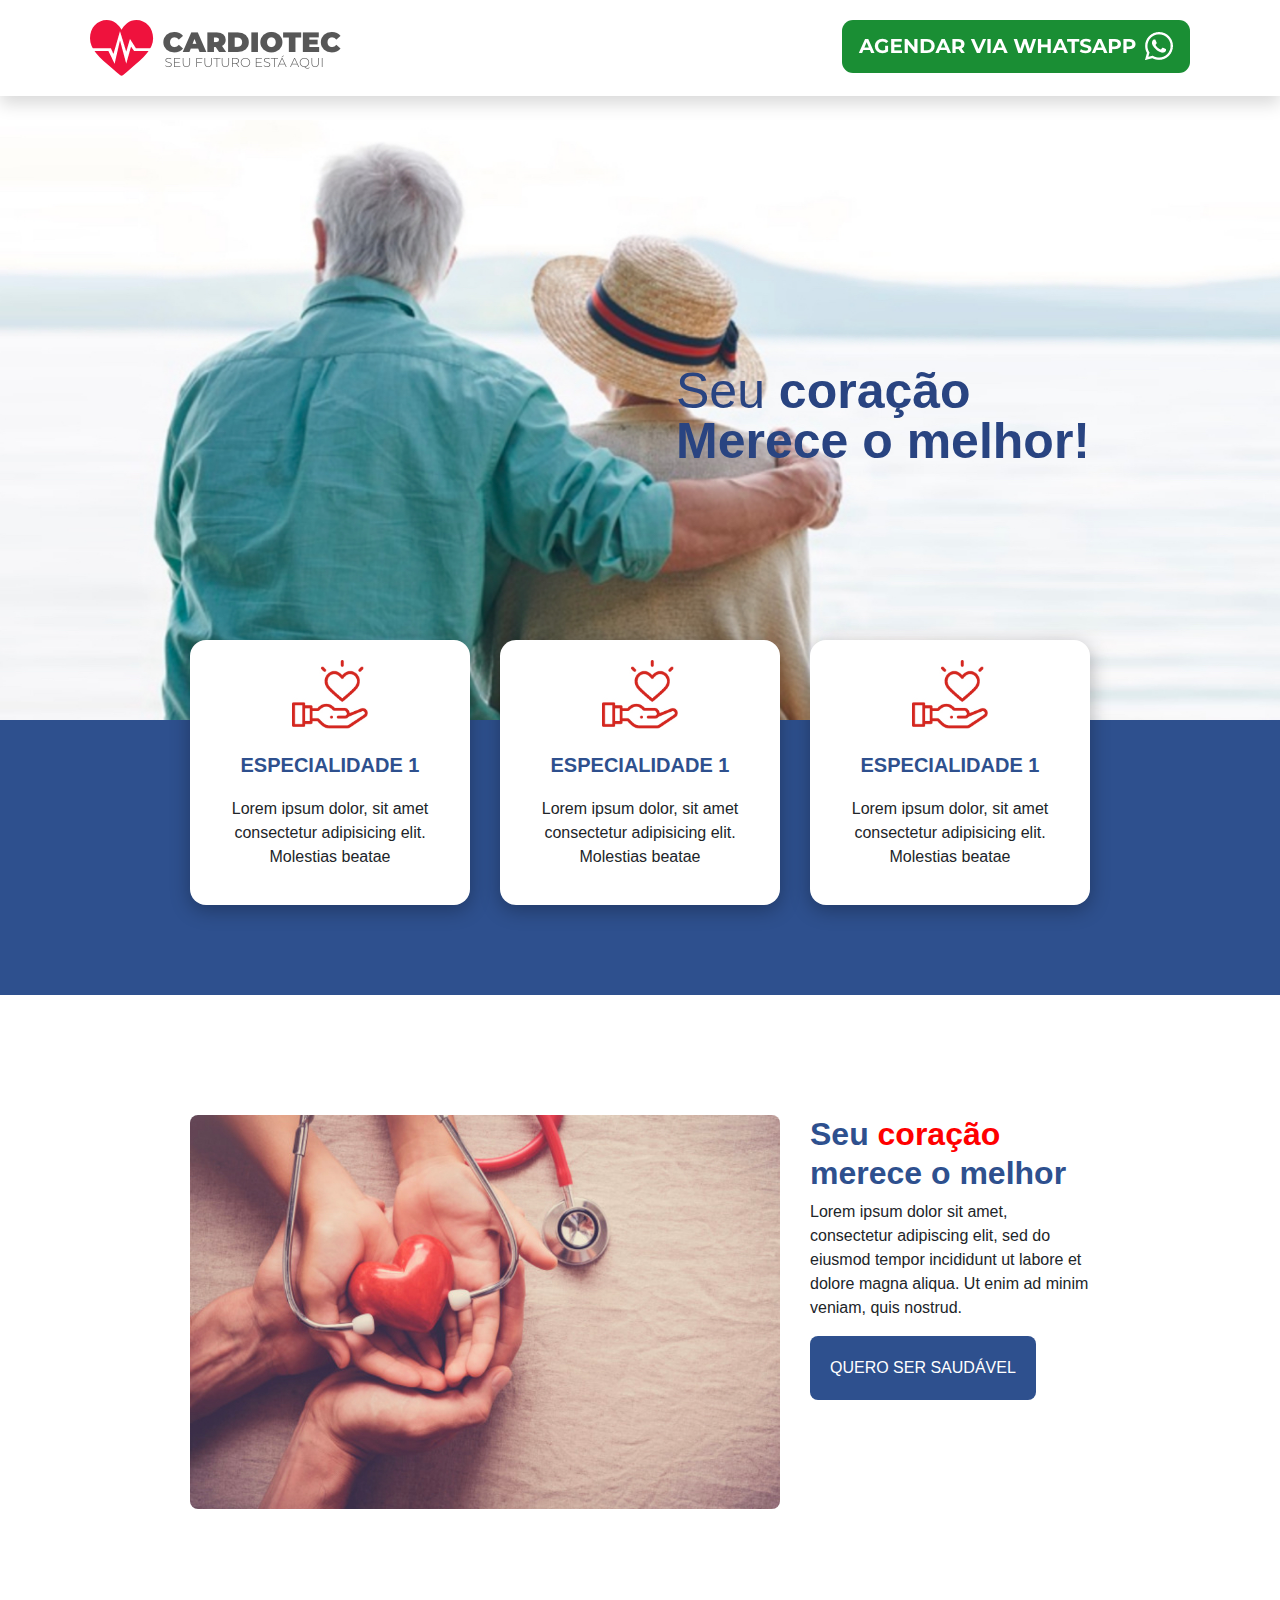
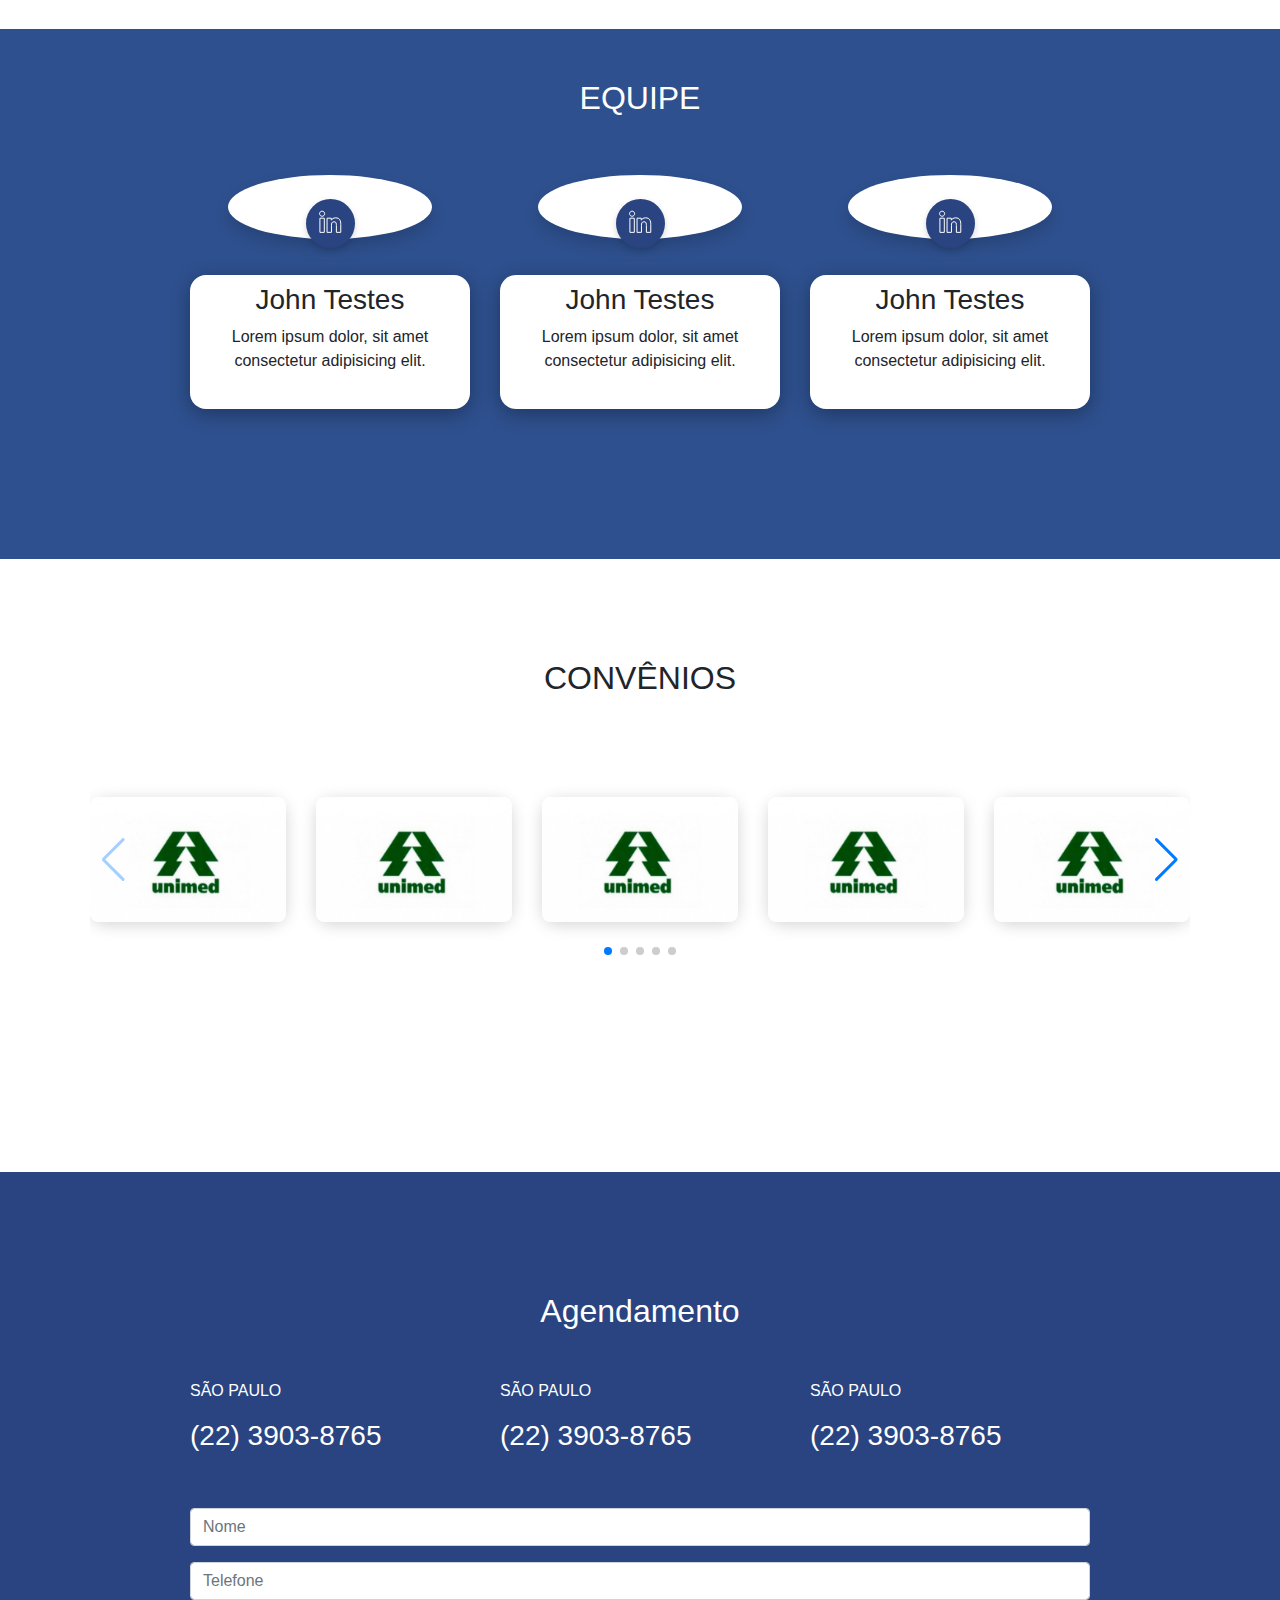
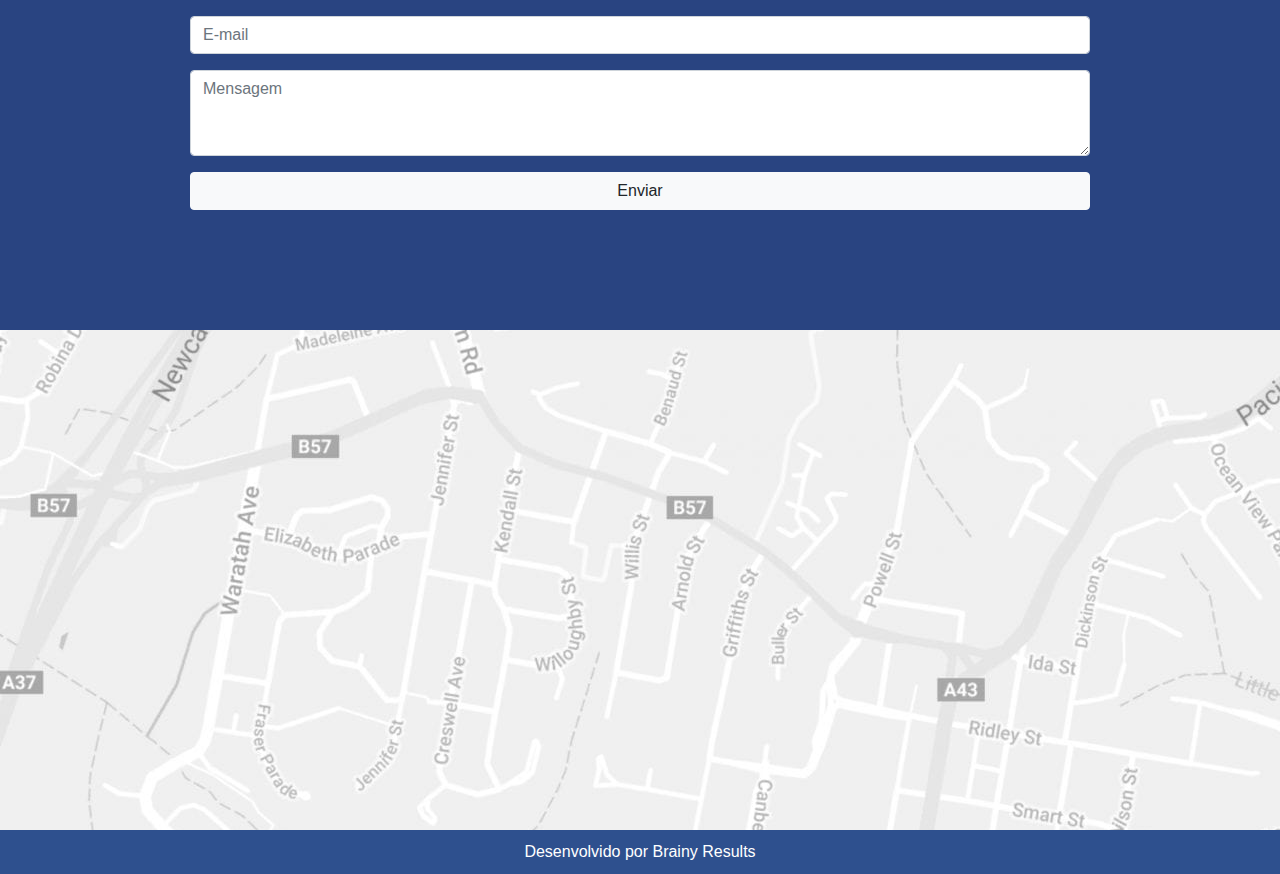
==== commit 3ec893e8: "update: end front" ====
--- a/cardiotec/index.html
+++ b/cardiotec/index.html
@@ -91,43 +91,79 @@
       </section>
    </div>
 
+
+   <div class="seu-coracao">
+      <section>
+
+         <div class="row">
+            <div class="col-8">
+               <img class="img-fluid" src="./images/seu_coracao_img.jpg" alt="">
+            </div>
+            <div class="col">
+               <h2>
+                  Seu <span style="color: red">coração</span><br>
+                  merece o melhor
+               </h2>
+
+               <p>Lorem ipsum dolor sit amet, consectetur adipiscing elit, sed do eiusmod tempor incididunt ut labore et dolore magna aliqua. Ut enim ad minim veniam, quis nostrud.
+               </p>
+
+               <button>Quero ser saudável</button>
+            </div>
+         </div>
+
+      </section>
+   </div>
+
    <div class="equipe">
-      <section>
-
+
+      <section>
+         
          <h2>Equipe</h2>
 
          <div class="row">
 
-            <div class="col card">
-                  <img src="https://via.placeholder.com/400x250">
-                  <h3>Nome do Médico</h3>
-                  <p>Lorem ipsum dolor, sit amet consectetur adipisicing elit. Molestias beatae deserunt officiis dignissimos quas ex tempore earum tempora quibusdam quo temporibus unde, consectetur adipisci repellat facilis esse doloribus voluptate facere?</p>
-                  <div>
-                     <img src="https://via.placeholder.com/30x30">
-                     <img src="https://via.placeholder.com/30x30">
-                     <img src="https://via.placeholder.com/30x30"> 
-                  </div>
-            </div>
-            <div class="col card">
-                  <img src="https://via.placeholder.com/400x250">
-                  <h3>Nome do Médico</h3>
-                  <p>Lorem ipsum dolor, sit amet consectetur adipisicing elit. Molestias beatae deserunt officiis dignissimos quas ex tempore earum tempora quibusdam quo temporibus unde, consectetur adipisci repellat facilis esse doloribus voluptate facere?</p>
-                  <div>
-                     <img src="https://via.placeholder.com/30x30">
-                     <img src="https://via.placeholder.com/30x30">
-                     <img src="https://via.placeholder.com/30x30"> 
-                  </div>
-            </div>
-            <div class="col card">
-                  <img src="https://via.placeholder.com/400x250">
-                  <h3>Nome do Médico</h3>
-                  <p>Lorem ipsum dolor, sit amet consectetur adipisicing elit. Molestias beatae deserunt officiis dignissimos quas ex tempore earum tempora quibusdam quo temporibus unde, consectetur adipisci repellat facilis esse doloribus voluptate facere?</p>
-                  <div>
-                     <img src="https://via.placeholder.com/30x30">
-                     <img src="https://via.placeholder.com/30x30">
-                     <img src="https://via.placeholder.com/30x30"> 
-                  </div>
-            </div>
+            <div class="col text-center">
+               <div class="card-equipe">
+                  <div class="equipe-img-wrapper shadow">
+                     <img class="img-fluid" src="https://via.placeholder.com/300x300">
+                  </div>        
+
+                  <img style="margin-top: -50px" src="./images/icon_linkedin.png" alt="">
+
+                  <h3>John Testes</h3>
+                  <p>Lorem ipsum dolor, sit amet consectetur adipisicing elit.</p>
+               </div>              
+            
+            </div>
+            <div class="col text-center">
+               <div class="card-equipe">
+                  <div class="equipe-img-wrapper shadow">
+                     <img class="img-fluid" src="https://via.placeholder.com/300x300">
+                  </div>        
+
+                  <img style="margin-top: -50px" src="./images/icon_linkedin.png" alt="">
+
+                  <h3>John Testes</h3>
+                  <p>Lorem ipsum dolor, sit amet consectetur adipisicing elit.</p>
+               </div>              
+            
+            </div>
+            <div class="col text-center">
+               <div class="card-equipe">
+                  <div class="equipe-img-wrapper shadow">
+                     <img class="img-fluid" src="https://via.placeholder.com/300x300">
+                  </div>        
+
+                  <img style="margin-top: -50px" src="./images/icon_linkedin.png" alt="">
+
+                  <h3>John Testes</h3>
+                  <p>Lorem ipsum dolor, sit amet consectetur adipisicing elit.</p>
+               </div>              
+            
+            </div>
+
+      
 
       
          </div>
@@ -146,31 +182,31 @@
 
             <div class="swiper-wrapper">
                <div class="swiper-slide">
-                  <img src="https://via.placeholder.com/200x200">
-               </div>
-               <div class="swiper-slide">
-                  <img src="https://via.placeholder.com/200x200">
-               </div>
-               <div class="swiper-slide">
-                  <img src="https://via.placeholder.com/200x200">
-               </div>
-               <div class="swiper-slide">
-                  <img src="https://via.placeholder.com/200x200">
-               </div>
-               <div class="swiper-slide">
-                  <img src="https://via.placeholder.com/200x200">
-               </div>
-               <div class="swiper-slide">
-                  <img src="https://via.placeholder.com/200x200">
-               </div>
-               <div class="swiper-slide">
-                  <img src="https://via.placeholder.com/200x200">
-               </div>
-               <div class="swiper-slide">
-                  <img src="https://via.placeholder.com/200x200">
-               </div>
-               <div class="swiper-slide">
-                  <img src="https://via.placeholder.com/200x200">
+                  <img class="img-fluid" src="./images//img_convenio.jpg">
+               </div>
+               <div class="swiper-slide">
+                  <img class="img-fluid" src="./images//img_convenio.jpg">
+               </div>
+               <div class="swiper-slide">
+                  <img class="img-fluid" src="./images//img_convenio.jpg">
+               </div>
+               <div class="swiper-slide">
+                  <img class="img-fluid" src="./images//img_convenio.jpg">
+               </div>
+               <div class="swiper-slide">
+                  <img class="img-fluid" src="./images//img_convenio.jpg">
+               </div>
+               <div class="swiper-slide">
+                  <img class="img-fluid" src="./images//img_convenio.jpg">
+               </div>
+               <div class="swiper-slide">
+                  <img class="img-fluid" src="./images//img_convenio.jpg">
+               </div>
+               <div class="swiper-slide">
+                  <img class="img-fluid" src="./images//img_convenio.jpg">
+               </div>
+               <div class="swiper-slide">
+                  <img class="img-fluid" src="./images//img_convenio.jpg">
                </div>
             </div>
 
@@ -185,24 +221,63 @@
       </section>
    </div>
 
-   <div class="seu-coracao">
-      <section></section>
-   </div>
+
 
    <div class="contato">
-      <section></section>
+      <section>
+         <h2 class="text-center mb-5">Agendamento</h2>
+
+         <div class="row">
+            <div class="col">
+               <p>SÃO PAULO</p>
+               <h3>(22) 3903-8765</h3>
+            </div>
+            <div class="col"> 
+                <p>SÃO PAULO</p>
+               <h3>(22) 3903-8765</h3>
+            </div>
+            <div class="col"> 
+                <p>SÃO PAULO</p>
+               <h3>(22) 3903-8765</h3>
+            </div>
+         </div>
+
+
+         <div class="row mt-5">
+            <div class="col">
+
+               <form>
+
+                  <div class="form-group">
+                     <input type="text" class="form-control" placeholder="Nome">
+                  </div>
+                  <div class="form-group">
+                     <input type="text" class="form-control" placeholder="Telefone">
+                  </div>
+                  <div class="form-group">
+                     <input type="text" class="form-control" placeholder="E-mail">
+                  </div>
+                  <div class="form-group">
+                     <textarea placeholder="Mensagem" class="form-control" rows="3"></textarea>
+                  </div>
+                  <button type="submit" class="btn btn-block btn-light">Enviar</button>
+               </form>
+
+            </div>
+         </div>
+
+      </section>
    </div>
 
    <div class="localizacao">
-      <section></section>
+      <section>
+
+      
+      </section>
    </div> 
 
    <div class="footer">
-      <section>
-     
-            Desenvolvido por Brainy Results
-  
-      </section>
+      <section>Desenvolvido por Brainy Results</section>
    </div>
 
 
--- a/cardiotec/styles/home.css
+++ b/cardiotec/styles/home.css
@@ -82,11 +82,44 @@
 }
 
 
-
 /*  */
 
-.equipe {
-  padding: 90px 0;
+  .seu-coracao {
+  padding: 120px 0;
+  }
+
+.seu-coracao section {
+  width: 900px;
+  margin: 0 auto;
+}
+
+.seu-coracao section h2 {
+  font-weight: bold ;
+  color: #2E508E;
+}
+
+
+.seu-coracao section button {
+  border: none;
+  padding: 20px;
+
+  background-color: #2E508E;
+
+  color: white;
+  text-transform: uppercase;
+
+  border-radius: 8px;
+}
+
+.seu-coracao section img {
+  border-radius: 8px;
+}
+
+
+/*  */
+
+  .equipe {
+  background-color: #2E508E;
   }
   
   .equipe section {
@@ -94,20 +127,51 @@
     margin: 0 auto;
   }
   
+  .equipe section .row {
+
+    padding: 150px 0
+
+  }
   .equipe section h2 {
     text-align: center;
-    margin-bottom: 50px;
     text-transform: uppercase;
+
+    padding-top: 50px;
+    color: white;
+
+  }
+
+  .equipe section h3 {
+    margin-top: 20px;
   }
   
-  .equipe section .card {
-    margin: 0 15px;
+
+  .equipe-img-wrapper {
+    padding: 20px;
+    background-color: white;
+    width: 85%;
+
+    margin: 0 auto;
+    margin-top: -120px;
+    border-radius: 50%;
+
+  }
+  .equipe-img-wrapper img {
+    border-radius: 50%;
+  }
+
+  .card-equipe {
+    background-color: white;
+    padding: 20px;
+    border-radius: 16px;
+    box-shadow: 0px 5px 20px rgba(0,0,0,.3);
   }
 
   .convenios section {
     max-width: 1100px;
     margin: 0 auto;
     margin-bottom: 100px;
+    padding: 100px 0;
   }
 
   .convenios section h2 {
@@ -116,14 +180,50 @@
     text-transform: uppercase;
   }
 
+    .convenios section .swiper-slide {
+      background-color: white;
+      border-radius: 16px;
+      box-shadow: 0px 3px 16px rgba(0, 0, 0, 0.17);
+    }
+
+    .convenios section .swiper-wrapper {
+      padding: 50px 0;
+    }
+
+    .convenios section .swiper-wrapper img {
+      border-radius: 8px;
+    }
+
+    .contato {
+    background-color: #294481;
+    padding: 120px 0;
+    }
+
+    .contato section {
+      width: 900px;
+      margin: 0 auto;
+    }  
+    .contato section h2,
+    .contato section h3,
+    .contato section p
+    {
+      color: white;
+    }
+
+
+    .localizacao {
+      background-image:  url('./../images/bg_map.jpg');
+      height: 500px;
+    }
+
+
+
   .footer section{
-
     display: flex;
     justify-content: center;
     align-items:center;
-
-background-color: #2E508E;
-color: white;
-padding: 10px;
-  }
-
+    background-color: #2E508E;
+    color: white;
+    padding: 10px;
+  }
+
